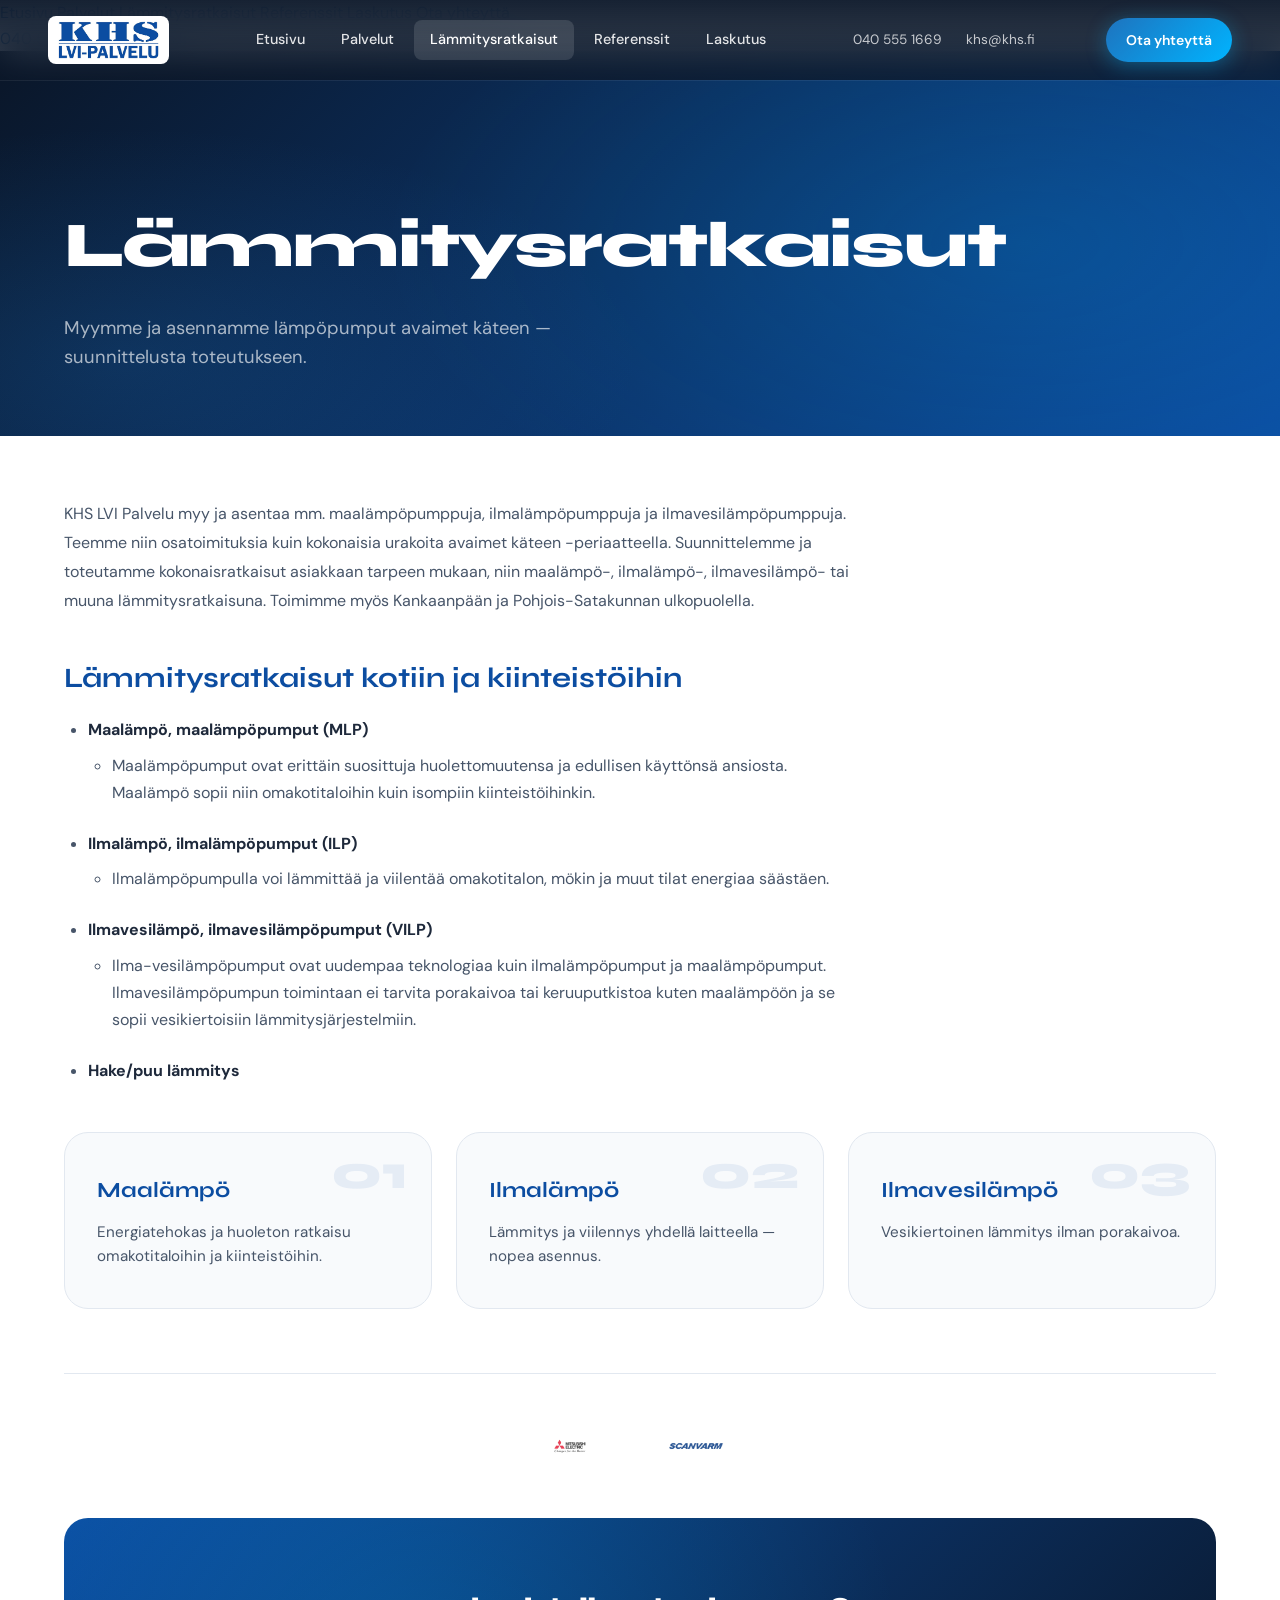
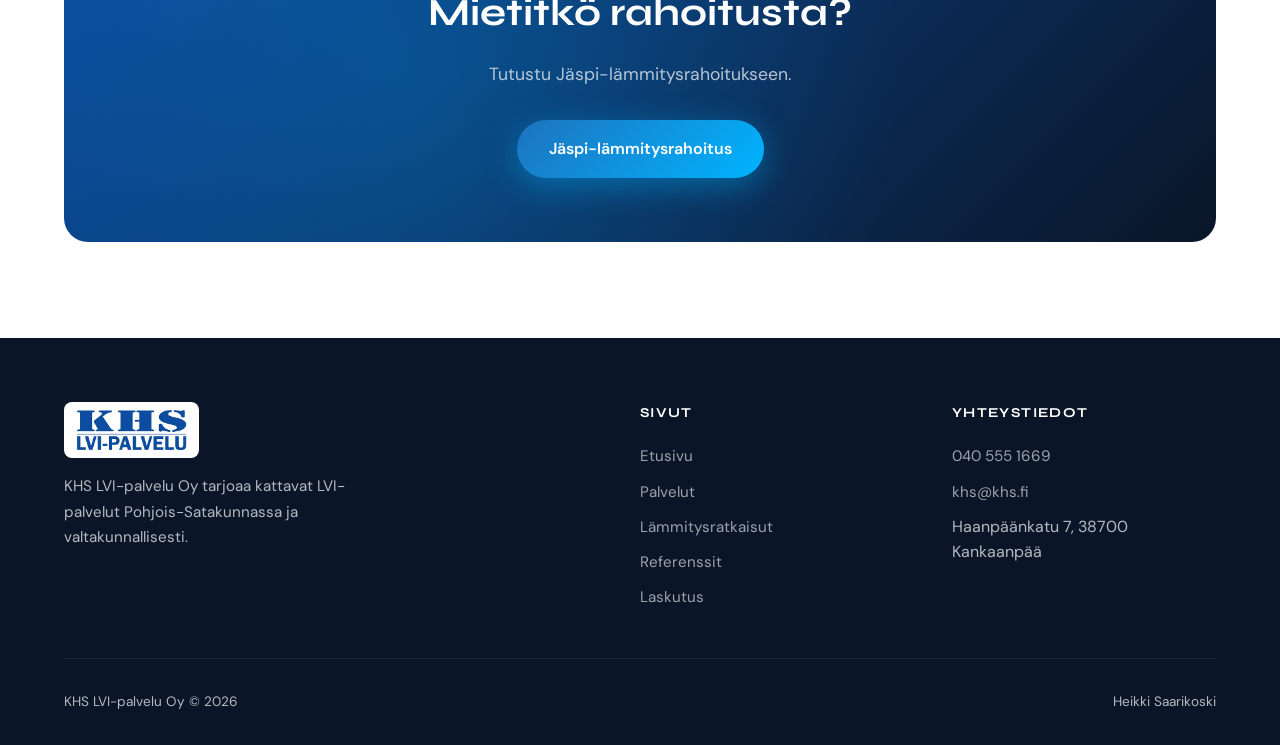
==== lammitysratkaisut.html @ 27356198 "Add modern KHS LVI-Palvelu website with hero animations and full content from khs.fi Co-authored-by:" ====
<!DOCTYPE html>
<html lang="fi">
<head>
  <meta charset="UTF-8">
  <meta name="viewport" content="width=device-width, initial-scale=1.0">
  <title>Lämmitysratkaisut — KHS LVI-Palvelu</title>
  <meta name="description" content="Maalämpö, ilmalämpö ja ilmavesilämpö — KHS LVI-Palvelu myy ja asentaa lämpöpumput avaimet käteen.">
  <link rel="preconnect" href="https://fonts.googleapis.com">
  <link rel="preconnect" href="https://fonts.gstatic.com" crossorigin>
  <link href="https://fonts.googleapis.com/css2?family=DM+Sans:ital,opsz,wght@0,9..40,400;0,9..40,500;0,9..40,600;0,9..40,700&family=Syne:wght@600;700;800&display=swap" rel="stylesheet">
  <link rel="stylesheet" href="css/styles.css">
  <link rel="icon" href="assets/KHS_logo_web.png" type="image/png">
</head>
<body>

  <nav class="nav nav--on-hero nav--at-top" aria-label="Päänavigaatio">
    <div class="nav__inner">
      <a href="index.html" class="nav__logo"><img src="assets/KHS_logo_web.png" alt="KHS LVI-Palvelu"></a>
      <ul class="nav__links">
        <li><a href="index.html">Etusivu</a></li>
        <li><a href="palvelut.html">Palvelut</a></li>
        <li><a href="lammitysratkaisut.html" class="active">Lämmitysratkaisut</a></li>
        <li><a href="referenssit.html">Referenssit</a></li>
        <li><a href="laskutus.html">Laskutus</a></li>
      </ul>
      <div class="nav__contact-bar">
        <a href="tel:+358405551669">040 555 1669</a>
        <a href="mailto:khs@khs.fi">khs@khs.fi</a>
      </div>
      <a href="yhteystiedot.html" class="nav__cta">Ota yhteyttä</a>
      <button class="nav__toggle" aria-label="Avaa valikko" aria-expanded="false"><span></span><span></span><span></span></button>
    </div>
  </nav>

  <div class="nav__mobile" aria-hidden="true">
    <a href="index.html">Etusivu</a>
    <a href="palvelut.html">Palvelut</a>
    <a href="lammitysratkaisut.html">Lämmitysratkaisut</a>
    <a href="referenssit.html">Referenssit</a>
    <a href="laskutus.html">Laskutus</a>
    <a href="yhteystiedot.html">Ota yhteyttä</a>
    <div class="nav__mobile-contact">
      <a href="tel:+358405551669">040 555 1669</a>
      <a href="mailto:khs@khs.fi">khs@khs.fi</a>
    </div>
  </div>

  <header class="page-hero">
    <div class="container">
      <h1>Lämmitysratkaisut</h1>
      <p>Myymme ja asennamme lämpöpumput avaimet käteen — suunnittelusta toteutukseen.</p>
    </div>
  </header>

  <main class="content-page">
    <div class="container">
      <div class="prose reveal">
        <p>KHS LVI Palvelu myy ja asentaa mm. maalämpöpumppuja, ilmalämpöpumppuja ja ilmavesilämpöpumppuja. Teemme niin osatoimituksia kuin kokonaisia urakoita avaimet käteen -periaatteella. Suunnittelemme ja toteutamme kokonaisratkaisut asiakkaan tarpeen mukaan, niin maalämpö-, ilmalämpö-, ilmavesilämpö- tai muuna lämmitysratkaisuna. Toimimme myös Kankaanpään ja Pohjois-Satakunnan ulkopuolella.</p>

        <h2>Lämmitysratkaisut kotiin ja kiinteistöihin</h2>
        <ul>
          <li><strong>Maalämpö, maalämpöpumput (MLP)</strong>
            <ul>
              <li>Maalämpöpumput ovat erittäin suosittuja huolettomuutensa ja edullisen käyttönsä ansiosta. Maalämpö sopii niin omakotitaloihin kuin isompiin kiinteistöihinkin.</li>
            </ul>
          </li>
          <li><strong>Ilmalämpö, ilmalämpöpumput (ILP)</strong>
            <ul>
              <li>Ilmalämpöpumpulla voi lämmittää ja viilentää omakotitalon, mökin ja muut tilat energiaa säästäen.</li>
            </ul>
          </li>
          <li><strong>Ilmavesilämpö, ilmavesilämpöpumput (VILP)</strong>
            <ul>
              <li>Ilma-vesilämpöpumput ovat uudempaa teknologiaa kuin ilmalämpöpumput ja maalämpöpumput. Ilmavesilämpöpumpun toimintaan ei tarvita porakaivoa tai keruuputkistoa kuten maalämpöön ja se sopii vesikiertoisiin lämmitysjärjestelmiin.</li>
            </ul>
          </li>
          <li><strong>Hake/puu lämmitys</strong></li>
        </ul>
      </div>

      <div class="heating-showcase reveal" style="margin-top:3rem; grid-template-columns: repeat(auto-fit, minmax(280px, 1fr));">
        <div class="heating-card" style="background:var(--gray-50); border-color:var(--gray-200);">
          <span class="heating-card__num" style="color:rgba(12,77,161,0.08);">01</span>
          <h3 style="color:var(--blue-brand);">Maalämpö</h3>
          <p style="color:var(--gray-600);">Energiatehokas ja huoleton ratkaisu omakotitaloihin ja kiinteistöihin.</p>
        </div>
        <div class="heating-card" style="background:var(--gray-50); border-color:var(--gray-200);">
          <span class="heating-card__num" style="color:rgba(12,77,161,0.08);">02</span>
          <h3 style="color:var(--blue-brand);">Ilmalämpö</h3>
          <p style="color:var(--gray-600);">Lämmitys ja viilennys yhdellä laitteella — nopea asennus.</p>
        </div>
        <div class="heating-card" style="background:var(--gray-50); border-color:var(--gray-200);">
          <span class="heating-card__num" style="color:rgba(12,77,161,0.08);">03</span>
          <h3 style="color:var(--blue-brand);">Ilmavesilämpö</h3>
          <p style="color:var(--gray-600);">Vesikiertoinen lämmitys ilman porakaivoa.</p>
        </div>
      </div>

      <div class="partners reveal" style="border-top:1px solid var(--gray-200);">
        <img src="assets/mitsubishi-logo.png" alt="Mitsubishi">
        <img src="assets/scanvarm-logo.png" alt="Scanvarm">
      </div>

      <div class="cta-banner reveal" style="margin-top:3rem;">
        <div class="cta-banner__content">
          <h2>Mietitkö rahoitusta?</h2>
          <p>Tutustu Jäspi-lämmitysrahoitukseen.</p>
          <a href="https://jaspi.fi/rahoitus/" target="_blank" rel="noopener" class="btn btn--primary">Jäspi-lämmitysrahoitus</a>
        </div>
      </div>
    </div>
  </main>

  <footer class="footer">
    <div class="container">
      <div class="footer__grid">
        <div class="footer__brand">
          <div class="footer__logo"><img src="assets/KHS_logo_web.png" alt="KHS LVI-Palvelu"></div>
          <p>KHS LVI-palvelu Oy tarjoaa kattavat LVI-palvelut Pohjois-Satakunnassa ja valtakunnallisesti.</p>
        </div>
        <div>
          <h4>Sivut</h4>
          <ul>
            <li><a href="index.html">Etusivu</a></li>
            <li><a href="palvelut.html">Palvelut</a></li>
            <li><a href="lammitysratkaisut.html">Lämmitysratkaisut</a></li>
            <li><a href="referenssit.html">Referenssit</a></li>
            <li><a href="laskutus.html">Laskutus</a></li>
          </ul>
        </div>
        <div>
          <h4>Yhteystiedot</h4>
          <ul>
            <li><a href="tel:+358405551669">040 555 1669</a></li>
            <li><a href="mailto:khs@khs.fi">khs@khs.fi</a></li>
            <li>Haanpäänkatu 7, 38700 Kankaanpää</li>
          </ul>
        </div>
      </div>
      <div class="footer__bottom">
        <span>KHS LVI-palvelu Oy &copy; 2026</span>
        <span>Heikki Saarikoski</span>
      </div>
    </div>
  </footer>

  <script src="js/main.js"></script>
</body>
</html>
---- css/styles.css ----
/* KHS LVI-Palvelu — Modern site styles */

:root {
  --blue-deep: #0a1628;
  --blue-brand: #0c4da1;
  --blue-logo: #004a99;
  --blue-accent: #1e73be;
  --blue-glow: #00b4ff;
  --cyan: #4dd0e1;
  --white: #ffffff;
  --gray-50: #f8fafc;
  --gray-100: #f1f5f9;
  --gray-200: #e2e8f0;
  --gray-400: #94a3b8;
  --gray-600: #475569;
  --gray-800: #1e293b;
  --radius: 16px;
  --radius-lg: 24px;
  --shadow: 0 25px 50px -12px rgba(12, 77, 161, 0.15);
  --shadow-lg: 0 32px 64px -16px rgba(0, 0, 0, 0.25);
  --font-display: 'Syne', system-ui, sans-serif;
  --font-body: 'DM Sans', system-ui, sans-serif;
  --nav-height: 80px;
  --transition: 0.4s cubic-bezier(0.16, 1, 0.3, 1);
}

*, *::before, *::after { box-sizing: border-box; margin: 0; padding: 0; }

html {
  scroll-behavior: smooth;
  font-size: 16px;
}

body {
  font-family: var(--font-body);
  color: var(--gray-800);
  background: var(--white);
  line-height: 1.6;
  overflow-x: hidden;
}

body.loading { overflow: hidden; }

img { max-width: 100%; height: auto; display: block; }
a { color: var(--blue-accent); text-decoration: none; transition: color 0.2s; }
a:hover { color: var(--blue-brand); }

/* ─── Preloader ─── */
.preloader {
  position: fixed;
  inset: 0;
  z-index: 10000;
  background: var(--blue-deep);
  display: flex;
  flex-direction: column;
  align-items: center;
  justify-content: center;
  gap: 2rem;
  transition: opacity 0.8s ease, visibility 0.8s ease;
}

.preloader.hidden {
  opacity: 0;
  visibility: hidden;
  pointer-events: none;
}

.preloader__logo {
  width: min(280px, 70vw);
  opacity: 0;
  transform: scale(0.8);
  animation: logoReveal 1.2s var(--transition) 0.2s forwards;
  filter: drop-shadow(0 0 40px rgba(0, 180, 255, 0.4));
}

.preloader__bar {
  width: 200px;
  height: 2px;
  background: rgba(255,255,255,0.1);
  border-radius: 2px;
  overflow: hidden;
}

.preloader__progress {
  height: 100%;
  width: 0;
  background: linear-gradient(90deg, var(--blue-accent), var(--blue-glow));
  border-radius: 2px;
  animation: loadBar 1.8s ease-in-out forwards;
}

.preloader__text {
  font-family: var(--font-display);
  font-size: 0.75rem;
  letter-spacing: 0.3em;
  text-transform: uppercase;
  color: rgba(255,255,255,0.4);
}

@keyframes logoReveal {
  to { opacity: 1; transform: scale(1); }
}

@keyframes loadBar {
  to { width: 100%; }
}

/* ─── Navigation ─── */
.nav {
  position: fixed;
  top: 0;
  left: 0;
  right: 0;
  z-index: 1000;
  height: var(--nav-height);
  display: flex;
  align-items: center;
  padding: 0 clamp(1rem, 4vw, 3rem);
  transition: background 0.4s ease, backdrop-filter 0.4s ease, box-shadow 0.4s ease;
}

/* Tumma lasipinta hero-osion päällä (myös sivun yläreuna) */
.nav--on-hero {
  background: rgba(10, 22, 40, 0.82);
  backdrop-filter: blur(18px);
  -webkit-backdrop-filter: blur(18px);
  box-shadow: 0 1px 0 rgba(255, 255, 255, 0.07);
}

.nav--on-hero.nav--at-top {
  background: linear-gradient(
    180deg,
    rgba(10, 22, 40, 0.95) 0%,
    rgba(10, 22, 40, 0.78) 100%
  );
}

/* Kiinteä vaalea palkki kun hero on vieritetty ohi */
.nav--solid {
  background: rgba(255, 255, 255, 0.97);
  backdrop-filter: blur(20px);
  -webkit-backdrop-filter: blur(20px);
  box-shadow: 0 1px 0 var(--gray-200);
}

.nav__inner {
  width: 100%;
  max-width: 1400px;
  margin: 0 auto;
  display: flex;
  align-items: center;
  justify-content: space-between;
  gap: 2rem;
}

.nav__logo img {
  height: 48px;
  width: auto;
  transition: transform 0.3s;
  background: var(--white);
  padding: 4px 10px;
  border-radius: 8px;
}

.nav__logo:hover img { transform: scale(1.03); }

.nav__links {
  display: flex;
  align-items: center;
  gap: 0.25rem;
  list-style: none;
}

.nav__links a {
  display: block;
  padding: 0.5rem 1rem;
  font-size: 0.9rem;
  font-weight: 500;
  border-radius: 8px;
  transition: color 0.2s, background 0.2s;
}

/* Tumma tausta (hero) */
.nav--on-hero .nav__links a { color: rgba(255, 255, 255, 0.88); }
.nav--on-hero .nav__links a:hover,
.nav--on-hero .nav__links a.active {
  color: var(--white);
  background: rgba(255, 255, 255, 0.12);
}

/* Vaalea tausta (sisältö) */
.nav--solid .nav__links a { color: var(--gray-600); }
.nav--solid .nav__links a:hover,
.nav--solid .nav__links a.active {
  color: var(--blue-brand);
  background: var(--gray-100);
}

.nav__cta {
  display: inline-flex;
  align-items: center;
  gap: 0.5rem;
  padding: 0.65rem 1.25rem;
  background: linear-gradient(135deg, var(--blue-accent), var(--blue-glow));
  color: var(--white) !important;
  font-weight: 600;
  font-size: 0.875rem;
  border-radius: 100px;
  box-shadow: 0 4px 20px rgba(0, 180, 255, 0.35);
  transition: transform 0.2s, box-shadow 0.2s;
}

.nav__cta:hover {
  transform: translateY(-2px);
  box-shadow: 0 8px 30px rgba(0, 180, 255, 0.5);
  color: var(--white) !important;
}

.nav__toggle {
  display: none;
  background: none;
  border: none;
  cursor: pointer;
  padding: 0.5rem;
}

.nav__toggle span {
  display: block;
  width: 24px;
  height: 2px;
  background: currentColor;
  margin: 5px 0;
  transition: 0.3s;
}

.nav--on-hero .nav__toggle { color: var(--white); }
.nav--solid .nav__toggle { color: var(--gray-800); }

.nav__contact-bar {
  display: flex;
  gap: 1.5rem;
  font-size: 0.85rem;
}

.nav__contact-bar a {
  display: flex;
  align-items: center;
  gap: 0.4rem;
  transition: color 0.2s;
}

.nav--on-hero .nav__contact-bar a { color: rgba(255, 255, 255, 0.75); }
.nav--solid .nav__contact-bar a { color: var(--gray-600); }

/* ─── Hero ─── */
.hero {
  position: relative;
  min-height: 100vh;
  min-height: 100dvh;
  display: flex;
  align-items: center;
  justify-content: center;
  overflow: hidden;
  background: var(--blue-deep);
}

.hero__canvas {
  position: absolute;
  inset: 0;
  width: 100%;
  height: 100%;
}

.hero__gradient {
  position: absolute;
  inset: 0;
  background:
    radial-gradient(ellipse 80% 60% at 20% 80%, rgba(12, 77, 161, 0.5) 0%, transparent 60%),
    radial-gradient(ellipse 60% 50% at 80% 20%, rgba(0, 180, 255, 0.25) 0%, transparent 50%),
    radial-gradient(ellipse 40% 40% at 50% 50%, rgba(30, 115, 190, 0.15) 0%, transparent 70%);
  animation: gradientShift 12s ease-in-out infinite alternate;
}

@keyframes gradientShift {
  0% { opacity: 0.8; transform: scale(1); }
  100% { opacity: 1; transform: scale(1.05); }
}

.hero__grid {
  position: absolute;
  inset: 0;
  background-image:
    linear-gradient(rgba(255,255,255,0.03) 1px, transparent 1px),
    linear-gradient(90deg, rgba(255,255,255,0.03) 1px, transparent 1px);
  background-size: 60px 60px;
  mask-image: radial-gradient(ellipse 70% 70% at 50% 50%, black 20%, transparent 70%);
}

.hero__content {
  position: relative;
  z-index: 2;
  text-align: center;
  padding: calc(var(--nav-height) + 2rem) clamp(1.5rem, 5vw, 4rem) 4rem;
  max-width: 1000px;
}

.hero__badge {
  display: inline-flex;
  align-items: center;
  gap: 0.5rem;
  padding: 0.5rem 1rem;
  background: rgba(255,255,255,0.08);
  border: 1px solid rgba(255,255,255,0.12);
  border-radius: 100px;
  font-size: 0.8rem;
  color: var(--cyan);
  margin-bottom: 2rem;
  opacity: 0;
  transform: translateY(20px);
  animation: fadeUp 0.8s var(--transition) 2s forwards;
}

.hero__badge::before {
  content: '';
  width: 6px;
  height: 6px;
  background: var(--cyan);
  border-radius: 50%;
  animation: pulse 2s infinite;
}

@keyframes pulse {
  0%, 100% { opacity: 1; transform: scale(1); }
  50% { opacity: 0.5; transform: scale(1.5); }
}

.hero__title {
  font-family: var(--font-display);
  font-size: clamp(2.5rem, 8vw, 5.5rem);
  font-weight: 800;
  color: var(--white);
  line-height: 1.05;
  letter-spacing: -0.03em;
  margin-bottom: 1.5rem;
}

.hero__title .word {
  display: inline-block;
  opacity: 0;
  transform: translateY(60px) rotateX(40deg);
  animation: wordReveal 0.9s var(--transition) forwards;
}

.hero__title .highlight {
  background: linear-gradient(135deg, var(--cyan), var(--blue-glow));
  -webkit-background-clip: text;
  -webkit-text-fill-color: transparent;
  background-clip: text;
}

@keyframes wordReveal {
  to { opacity: 1; transform: translateY(0) rotateX(0); }
}

.hero__subtitle {
  font-size: clamp(1rem, 2.5vw, 1.25rem);
  color: rgba(255,255,255,0.65);
  max-width: 600px;
  margin: 0 auto 2.5rem;
  opacity: 0;
  animation: fadeUp 0.8s var(--transition) 2.4s forwards;
}

@keyframes fadeUp {
  to { opacity: 1; transform: translateY(0); }
}

.hero__actions {
  display: flex;
  flex-wrap: wrap;
  gap: 1rem;
  justify-content: center;
  opacity: 0;
  animation: fadeUp 0.8s var(--transition) 2.6s forwards;
}

.btn {
  display: inline-flex;
  align-items: center;
  gap: 0.5rem;
  padding: 1rem 2rem;
  font-family: var(--font-body);
  font-size: 1rem;
  font-weight: 600;
  border-radius: 100px;
  border: none;
  cursor: pointer;
  transition: all 0.3s;
  text-decoration: none;
}

.btn--primary {
  background: linear-gradient(135deg, var(--blue-accent), var(--blue-glow));
  color: var(--white);
  box-shadow: 0 8px 32px rgba(0, 180, 255, 0.4);
}

.btn--primary:hover {
  transform: translateY(-3px);
  box-shadow: 0 12px 40px rgba(0, 180, 255, 0.55);
  color: var(--white);
}

.btn--ghost {
  background: rgba(255,255,255,0.08);
  color: var(--white);
  border: 1px solid rgba(255,255,255,0.2);
  backdrop-filter: blur(10px);
}

.btn--ghost:hover {
  background: rgba(255,255,255,0.15);
  color: var(--white);
  transform: translateY(-3px);
}

.btn--outline {
  background: transparent;
  color: var(--blue-brand);
  border: 2px solid var(--blue-brand);
}

.btn--outline:hover {
  background: var(--blue-brand);
  color: var(--white);
}

.hero__scroll {
  position: absolute;
  bottom: 2rem;
  left: 50%;
  transform: translateX(-50%);
  display: flex;
  flex-direction: column;
  align-items: center;
  gap: 0.5rem;
  color: rgba(255,255,255,0.4);
  font-size: 0.75rem;
  letter-spacing: 0.15em;
  text-transform: uppercase;
  opacity: 0;
  animation: fadeUp 0.8s ease 3s forwards;
}

.hero__scroll-line {
  width: 1px;
  height: 40px;
  background: linear-gradient(to bottom, var(--blue-glow), transparent);
  animation: scrollBounce 2s ease-in-out infinite;
}

@keyframes scrollBounce {
  0%, 100% { transform: scaleY(1); opacity: 1; }
  50% { transform: scaleY(0.5); opacity: 0.5; }
}

.hero__stats {
  display: flex;
  justify-content: center;
  gap: clamp(2rem, 6vw, 5rem);
  margin-top: 4rem;
  padding-top: 3rem;
  border-top: 1px solid rgba(255,255,255,0.08);
  opacity: 0;
  animation: fadeUp 0.8s var(--transition) 2.8s forwards;
}

.hero__stat-num {
  font-family: var(--font-display);
  font-size: clamp(2rem, 4vw, 3rem);
  font-weight: 800;
  color: var(--white);
  line-height: 1;
}

.hero__stat-num span {
  background: linear-gradient(135deg, var(--cyan), var(--blue-glow));
  -webkit-background-clip: text;
  -webkit-text-fill-color: transparent;
  background-clip: text;
}

.hero__stat-label {
  font-size: 0.85rem;
  color: rgba(255,255,255,0.5);
  margin-top: 0.25rem;
}

/* ─── Sections ─── */
.section {
  padding: clamp(4rem, 10vw, 8rem) clamp(1.5rem, 5vw, 4rem);
}

.section--gray { background: var(--gray-50); }
.section--dark { background: var(--blue-deep); color: var(--white); }

.container {
  max-width: 1200px;
  margin: 0 auto;
}

.section__label {
  font-size: 0.8rem;
  font-weight: 600;
  letter-spacing: 0.2em;
  text-transform: uppercase;
  color: var(--blue-accent);
  margin-bottom: 1rem;
}

.section--dark .section__label { color: var(--cyan); }

.section__title {
  font-family: var(--font-display);
  font-size: clamp(2rem, 4vw, 3rem);
  font-weight: 700;
  line-height: 1.15;
  letter-spacing: -0.02em;
  margin-bottom: 1.5rem;
}

.section__desc {
  font-size: 1.125rem;
  color: var(--gray-600);
  max-width: 640px;
  line-height: 1.7;
}

.section--dark .section__desc { color: rgba(255,255,255,0.6); }

/* Reveal animations */
.reveal {
  opacity: 0;
  transform: translateY(40px);
  transition: opacity 0.8s var(--transition), transform 0.8s var(--transition);
}

.reveal.visible {
  opacity: 1;
  transform: translateY(0);
}

/* ─── About ─── */
.about-grid {
  display: grid;
  grid-template-columns: 1fr 1fr;
  gap: 4rem;
  align-items: center;
}

.about-visual {
  position: relative;
  border-radius: var(--radius-lg);
  overflow: hidden;
  aspect-ratio: 4/3;
  background: linear-gradient(135deg, var(--blue-brand), var(--blue-deep));
}

.about-visual__pattern {
  position: absolute;
  inset: 0;
  opacity: 0.15;
  background-image: url("data:image/svg+xml,%3Csvg width='60' height='60' viewBox='0 0 60 60' xmlns='http://www.w3.org/2000/svg'%3E%3Cg fill='none' fill-rule='evenodd'%3E%3Cg fill='%23ffffff' fill-opacity='1'%3E%3Cpath d='M36 34v-4h-2v4h-4v2h4v4h2v-4h4v-2h-4zm0-30V0h-2v4h-4v2h4v4h2V6h4V4h-4zM6 34v-4H4v4H0v2h4v4h2v-4h4v-2H6zM6 4V0H4v4H0v2h4v4h2V6h4V4H6z'/%3E%3C/g%3E%3C/g%3E%3C/svg%3E");
}

.about-visual__content {
  position: absolute;
  inset: 0;
  display: flex;
  flex-direction: column;
  justify-content: flex-end;
  padding: 2rem;
  background: linear-gradient(to top, rgba(0,0,0,0.6), transparent);
}

.about-visual__logo {
  width: 180px;
  background: var(--white);
  padding: 1rem 1.25rem;
  border-radius: 12px;
  margin-bottom: 1rem;
}

.about-visual__tagline {
  font-family: var(--font-display);
  font-size: 1.5rem;
  font-weight: 700;
  color: var(--white);
}

.about-features {
  display: grid;
  gap: 1.5rem;
  margin-top: 2rem;
}

.about-feature {
  display: flex;
  gap: 1rem;
  align-items: flex-start;
}

.about-feature__icon {
  flex-shrink: 0;
  width: 48px;
  height: 48px;
  display: flex;
  align-items: center;
  justify-content: center;
  background: linear-gradient(135deg, rgba(12,77,161,0.1), rgba(0,180,255,0.1));
  border-radius: 12px;
  font-size: 1.25rem;
}

.about-feature h4 {
  font-weight: 600;
  margin-bottom: 0.25rem;
}

.about-feature p {
  font-size: 0.9rem;
  color: var(--gray-600);
}

/* ─── Services cards ─── */
.services-grid {
  display: grid;
  grid-template-columns: repeat(auto-fit, minmax(280px, 1fr));
  gap: 1.5rem;
  margin-top: 3rem;
}

.service-card {
  position: relative;
  padding: 2rem;
  background: var(--white);
  border-radius: var(--radius);
  border: 1px solid var(--gray-200);
  transition: all 0.4s var(--transition);
  overflow: hidden;
}

.service-card::before {
  content: '';
  position: absolute;
  top: 0;
  left: 0;
  right: 0;
  height: 3px;
  background: linear-gradient(90deg, var(--blue-accent), var(--blue-glow));
  transform: scaleX(0);
  transform-origin: left;
  transition: transform 0.4s var(--transition);
}

.service-card:hover {
  transform: translateY(-8px);
  box-shadow: var(--shadow);
  border-color: transparent;
}

.service-card:hover::before { transform: scaleX(1); }

.service-card__icon {
  width: 56px;
  height: 56px;
  display: flex;
  align-items: center;
  justify-content: center;
  background: linear-gradient(135deg, var(--blue-brand), var(--blue-accent));
  border-radius: 14px;
  font-size: 1.5rem;
  margin-bottom: 1.5rem;
  box-shadow: 0 8px 24px rgba(12, 77, 161, 0.25);
}

.service-card h3 {
  font-family: var(--font-display);
  font-size: 1.25rem;
  font-weight: 700;
  margin-bottom: 0.75rem;
}

.service-card p {
  font-size: 0.95rem;
  color: var(--gray-600);
  margin-bottom: 1.25rem;
}

.service-card__link {
  display: inline-flex;
  align-items: center;
  gap: 0.4rem;
  font-weight: 600;
  font-size: 0.9rem;
}

.service-card__link svg {
  transition: transform 0.2s;
}

.service-card:hover .service-card__link svg {
  transform: translateX(4px);
}

/* ─── Heating showcase ─── */
.heating-showcase {
  display: grid;
  grid-template-columns: repeat(3, 1fr);
  gap: 1.5rem;
  margin-top: 3rem;
}

.heating-card {
  position: relative;
  padding: 2.5rem 2rem;
  border-radius: var(--radius-lg);
  background: rgba(255,255,255,0.05);
  border: 1px solid rgba(255,255,255,0.08);
  transition: all 0.4s;
  overflow: hidden;
}

.heating-card:hover {
  background: rgba(255,255,255,0.08);
  border-color: rgba(0, 180, 255, 0.3);
  transform: translateY(-4px);
}

.heating-card__num {
  font-family: var(--font-display);
  font-size: 3rem;
  font-weight: 800;
  color: rgba(255,255,255,0.06);
  position: absolute;
  top: 1rem;
  right: 1.5rem;
  line-height: 1;
}

.heating-card h3 {
  font-family: var(--font-display);
  font-size: 1.35rem;
  font-weight: 700;
  margin-bottom: 0.75rem;
  color: var(--white);
}

.heating-card p {
  font-size: 0.95rem;
  color: rgba(255,255,255,0.55);
  line-height: 1.6;
}

.partners {
  display: flex;
  align-items: center;
  justify-content: center;
  gap: 3rem;
  flex-wrap: wrap;
  margin-top: 4rem;
  padding-top: 3rem;
  border-top: 1px solid rgba(255,255,255,0.08);
}

.partners img {
  height: 48px;
  width: auto;
  opacity: 0.85;
  background: var(--white);
  padding: 8px 16px;
  border-radius: 8px;
  transition: opacity 0.3s;
}

.partners img:hover { opacity: 1; }

/* ─── References ─── */
.refs-timeline {
  margin-top: 3rem;
}

.refs-year {
  margin-bottom: 3rem;
}

.refs-year h3 {
  font-family: var(--font-display);
  font-size: 2rem;
  font-weight: 800;
  color: var(--blue-brand);
  margin-bottom: 1.5rem;
  display: flex;
  align-items: center;
  gap: 1rem;
}

.refs-year h3::after {
  content: '';
  flex: 1;
  height: 1px;
  background: var(--gray-200);
}

.refs-list {
  display: grid;
  gap: 1rem;
  list-style: none;
}

.refs-item {
  padding: 1.25rem 1.5rem;
  background: var(--white);
  border-radius: var(--radius);
  border: 1px solid var(--gray-200);
  transition: all 0.3s;
}

.refs-item:hover {
  border-color: var(--blue-accent);
  box-shadow: var(--shadow);
}

.refs-item strong {
  display: block;
  font-weight: 600;
  margin-bottom: 0.25rem;
}

.refs-item span {
  font-size: 0.9rem;
  color: var(--gray-600);
}

.refs-sub {
  list-style: none;
  margin-top: 0.5rem;
  padding-left: 1rem;
  border-left: 2px solid var(--blue-accent);
}

.refs-sub li {
  font-size: 0.85rem;
  color: var(--gray-600);
  padding: 0.15rem 0;
}

/* ─── Contact ─── */
.contact-grid {
  display: grid;
  grid-template-columns: 1fr 1.2fr;
  gap: 4rem;
  align-items: start;
}

.contact-info {
  display: grid;
  gap: 1.5rem;
}

.contact-card {
  padding: 1.5rem;
  background: var(--gray-50);
  border-radius: var(--radius);
  border: 1px solid var(--gray-200);
  transition: all 0.3s;
}

.contact-card:hover {
  border-color: var(--blue-accent);
  box-shadow: var(--shadow);
}

.contact-card__label {
  font-size: 0.75rem;
  font-weight: 600;
  text-transform: uppercase;
  letter-spacing: 0.1em;
  color: var(--gray-400);
  margin-bottom: 0.5rem;
}

.contact-card a,
.contact-card p {
  font-size: 1.05rem;
  color: var(--gray-800);
  font-weight: 500;
}

.contact-form {
  background: var(--white);
  padding: 2.5rem;
  border-radius: var(--radius-lg);
  box-shadow: var(--shadow-lg);
  border: 1px solid var(--gray-200);
}

.contact-form h3 {
  font-family: var(--font-display);
  font-size: 1.5rem;
  font-weight: 700;
  margin-bottom: 1.5rem;
}

.form-group {
  margin-bottom: 1.25rem;
}

.form-group label {
  display: block;
  font-size: 0.875rem;
  font-weight: 500;
  margin-bottom: 0.5rem;
  color: var(--gray-600);
}

.form-group input,
.form-group textarea {
  width: 100%;
  padding: 0.875rem 1rem;
  font-family: var(--font-body);
  font-size: 1rem;
  border: 1px solid var(--gray-200);
  border-radius: 10px;
  background: var(--gray-50);
  transition: all 0.2s;
  color: var(--gray-800);
}

.form-group input:focus,
.form-group textarea:focus {
  outline: none;
  border-color: var(--blue-accent);
  background: var(--white);
  box-shadow: 0 0 0 3px rgba(30, 115, 190, 0.15);
}

.form-group textarea {
  resize: vertical;
  min-height: 140px;
}

/* ─── CTA Banner ─── */
.cta-banner {
  position: relative;
  padding: 4rem;
  border-radius: var(--radius-lg);
  background: linear-gradient(135deg, var(--blue-brand), var(--blue-deep));
  overflow: hidden;
  text-align: center;
}

.cta-banner::before {
  content: '';
  position: absolute;
  inset: 0;
  background: radial-gradient(circle at 30% 50%, rgba(0, 180, 255, 0.2), transparent 60%);
}

.cta-banner__content {
  position: relative;
  z-index: 1;
}

.cta-banner h2 {
  font-family: var(--font-display);
  font-size: clamp(1.75rem, 3vw, 2.5rem);
  font-weight: 700;
  color: var(--white);
  margin-bottom: 1rem;
}

.cta-banner p {
  color: rgba(255,255,255,0.7);
  margin-bottom: 2rem;
  font-size: 1.1rem;
}

/* ─── Page header (subpages) ─── */
.page-hero {
  padding: calc(var(--nav-height) + 4rem) clamp(1.5rem, 5vw, 4rem) 4rem;
  background: linear-gradient(135deg, var(--blue-deep) 0%, var(--blue-brand) 100%);
  position: relative;
  overflow: hidden;
}

.page-hero::before {
  content: '';
  position: absolute;
  inset: 0;
  background:
    radial-gradient(ellipse 50% 80% at 80% 50%, rgba(0, 180, 255, 0.15), transparent),
    radial-gradient(ellipse 40% 60% at 10% 80%, rgba(30, 115, 190, 0.2), transparent);
}

.page-hero .container {
  position: relative;
  z-index: 1;
}

.page-hero h1 {
  font-family: var(--font-display);
  font-size: clamp(2.5rem, 5vw, 4rem);
  font-weight: 800;
  color: var(--white);
  letter-spacing: -0.02em;
  margin-bottom: 1rem;
}

.page-hero p {
  font-size: 1.15rem;
  color: rgba(255,255,255,0.65);
  max-width: 600px;
}

/* ─── Content pages ─── */
.content-page {
  padding: 4rem clamp(1.5rem, 5vw, 4rem) 6rem;
}

.content-page .prose {
  max-width: 800px;
}

.content-page .prose h2 {
  font-family: var(--font-display);
  font-size: 1.75rem;
  font-weight: 700;
  margin: 2.5rem 0 1rem;
  color: var(--blue-brand);
}

.content-page .prose h2:first-child { margin-top: 0; }

.content-page .prose p {
  margin-bottom: 1.25rem;
  line-height: 1.8;
  color: var(--gray-600);
}

.content-page .prose ul {
  margin: 1rem 0 1.5rem 1.5rem;
  color: var(--gray-600);
}

.content-page .prose ul li {
  margin-bottom: 0.5rem;
  line-height: 1.7;
}

.content-page .prose ul ul {
  margin-top: 0.5rem;
  list-style: circle;
}

.content-page .prose strong { color: var(--gray-800); }

.info-box {
  padding: 2rem;
  background: var(--gray-50);
  border-radius: var(--radius);
  border-left: 4px solid var(--blue-accent);
  margin: 2rem 0;
}

.info-box p { margin-bottom: 0.5rem; }
.info-box p:last-child { margin-bottom: 0; }

/* ─── Footer ─── */
.footer {
  background: var(--blue-deep);
  color: rgba(255,255,255,0.7);
  padding: 4rem clamp(1.5rem, 5vw, 4rem) 2rem;
}

.footer__grid {
  display: grid;
  grid-template-columns: 2fr 1fr 1fr;
  gap: 3rem;
  margin-bottom: 3rem;
}

.footer__logo img {
  height: 56px;
  background: var(--white);
  padding: 6px 12px;
  border-radius: 8px;
  margin-bottom: 1rem;
}

.footer__brand p {
  font-size: 0.95rem;
  line-height: 1.7;
  max-width: 320px;
}

.footer h4 {
  font-family: var(--font-display);
  font-size: 0.85rem;
  font-weight: 700;
  text-transform: uppercase;
  letter-spacing: 0.1em;
  color: var(--white);
  margin-bottom: 1.25rem;
}

.footer ul {
  list-style: none;
  display: grid;
  gap: 0.6rem;
}

.footer a {
  color: rgba(255,255,255,0.6);
  font-size: 0.95rem;
  transition: color 0.2s;
}

.footer a:hover { color: var(--cyan); }

.footer__bottom {
  padding-top: 2rem;
  border-top: 1px solid rgba(255,255,255,0.08);
  display: flex;
  justify-content: space-between;
  align-items: center;
  flex-wrap: wrap;
  gap: 1rem;
  font-size: 0.85rem;
}

/* ─── Mobile nav ─── */
@media (max-width: 900px) {
  .nav__links,
  .nav__contact-bar { display: none; }

  .nav__toggle { display: block; }

  .nav__mobile {
    position: fixed;
    inset: 0;
    z-index: 999;
    background: rgba(10, 22, 40, 0.97);
    backdrop-filter: blur(20px);
    display: flex;
    flex-direction: column;
    align-items: center;
    justify-content: center;
    gap: 0.5rem;
    opacity: 0;
    visibility: hidden;
    transition: all 0.4s;
  }

  .nav__mobile.open {
    opacity: 1;
    visibility: visible;
  }

  .nav__mobile a {
    font-family: var(--font-display);
    font-size: 1.5rem;
    font-weight: 600;
    color: var(--white);
    padding: 0.75rem 2rem;
    border-radius: 8px;
    transition: background 0.2s;
  }

  .nav__mobile a:hover { background: rgba(255,255,255,0.08); }

  .nav__mobile-contact {
    margin-top: 2rem;
    display: flex;
    flex-direction: column;
    align-items: center;
    gap: 0.75rem;
    font-size: 0.95rem;
  }

  .nav__mobile-contact a { color: var(--cyan); font-size: 1rem; }

  .about-grid,
  .contact-grid,
  .heating-showcase,
  .footer__grid {
    grid-template-columns: 1fr;
  }

  .heating-showcase { grid-template-columns: 1fr; }
}

@media (max-width: 600px) {
  .hero__stats { flex-direction: column; gap: 1.5rem; text-align: center; }
  .hero__actions { flex-direction: column; align-items: center; }
  .btn { width: 100%; justify-content: center; max-width: 300px; }
}
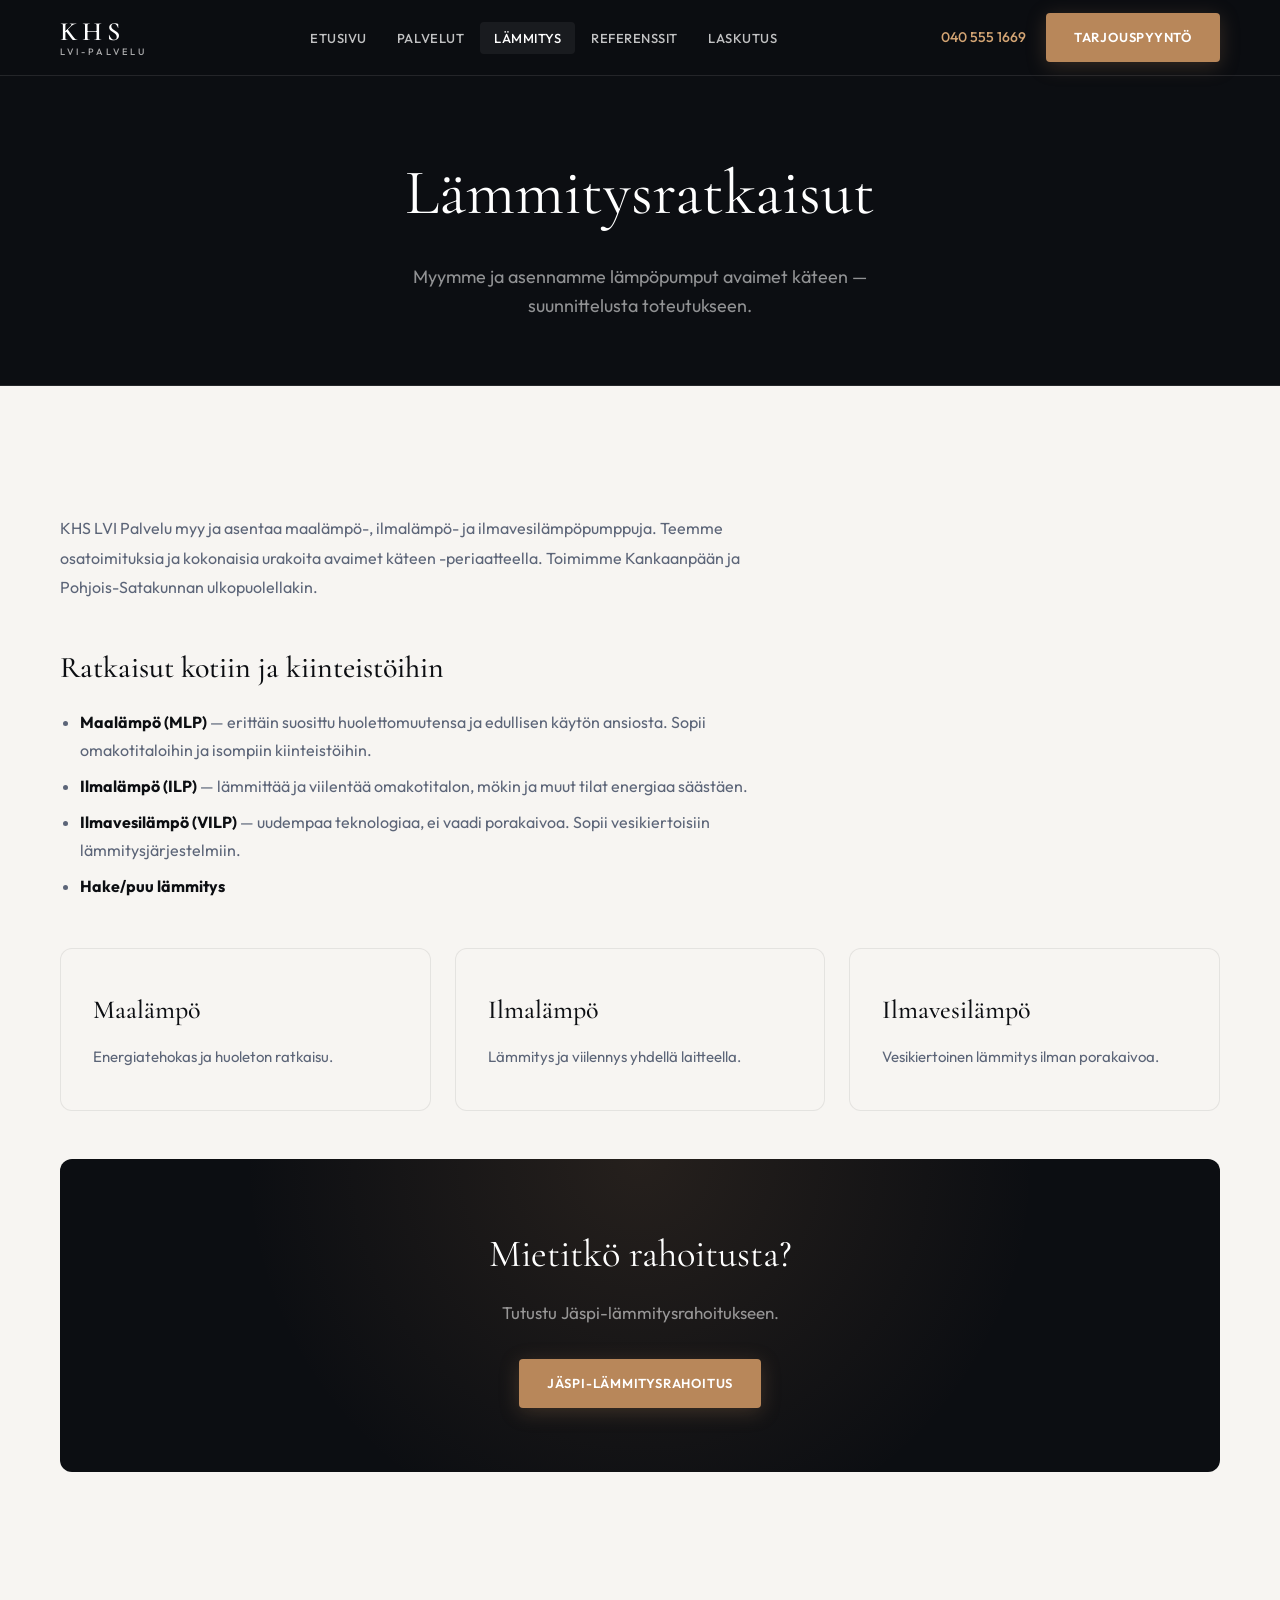
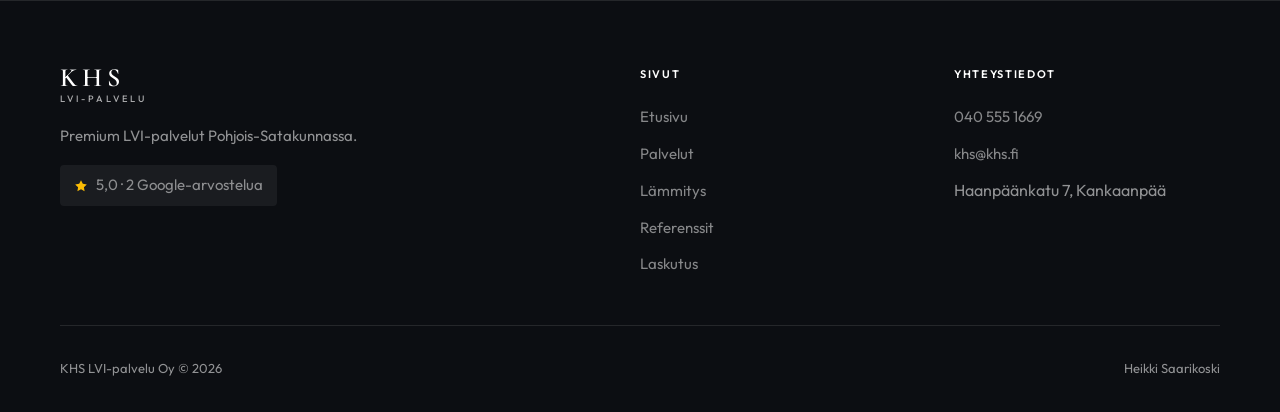
==== commit 520d02d6: "Rebuild site as premium LVI brand without logo images Replace the old design with typography-led sty" ====
--- a/lammitysratkaisut.html
+++ b/lammitysratkaisut.html
@@ -4,45 +4,37 @@
   <meta charset="UTF-8">
   <meta name="viewport" content="width=device-width, initial-scale=1.0">
   <title>Lämmitysratkaisut — KHS LVI-Palvelu</title>
-  <meta name="description" content="Maalämpö, ilmalämpö ja ilmavesilämpö — KHS LVI-Palvelu myy ja asentaa lämpöpumput avaimet käteen.">
+  <meta name="description" content="Maalämpö, ilmalämpö ja ilmavesilämpö — asennukset avaimet käteen Kankaanpäässä.">
   <link rel="preconnect" href="https://fonts.googleapis.com">
   <link rel="preconnect" href="https://fonts.gstatic.com" crossorigin>
-  <link href="https://fonts.googleapis.com/css2?family=DM+Sans:ital,opsz,wght@0,9..40,400;0,9..40,500;0,9..40,600;0,9..40,700&family=Syne:wght@600;700;800&display=swap" rel="stylesheet">
+  <link href="https://fonts.googleapis.com/css2?family=Cormorant+Garamond:ital,wght@0,400;0,500;0,600;1,400&family=Outfit:wght@300;400;500;600;700&display=swap" rel="stylesheet">
   <link rel="stylesheet" href="css/styles.css">
-  <link rel="icon" href="assets/KHS_logo_web.png" type="image/png">
+  <link rel="icon" href="data:image/svg+xml,<svg xmlns='http://www.w3.org/2000/svg' viewBox='0 0 32 32'><rect fill='%230c0e12' width='32' height='32' rx='4'/><text x='16' y='22' font-family='Georgia' font-size='14' fill='%23b8875a' text-anchor='middle'>K</text></svg>">
 </head>
 <body>
 
-  <nav class="nav nav--on-hero nav--at-top" aria-label="Päänavigaatio">
+  <nav class="nav nav--dark" aria-label="Päänavigaatio">
     <div class="nav__inner">
-      <a href="index.html" class="nav__logo"><img src="assets/KHS_logo_web.png" alt="KHS LVI-Palvelu"></a>
+      <a href="index.html" class="wordmark wordmark--light"><span class="wordmark__khs">KHS</span><span class="wordmark__sub">LVI-Palvelu</span></a>
       <ul class="nav__links">
         <li><a href="index.html">Etusivu</a></li>
         <li><a href="palvelut.html">Palvelut</a></li>
-        <li><a href="lammitysratkaisut.html" class="active">Lämmitysratkaisut</a></li>
+        <li><a href="lammitysratkaisut.html" class="active">Lämmitys</a></li>
         <li><a href="referenssit.html">Referenssit</a></li>
         <li><a href="laskutus.html">Laskutus</a></li>
       </ul>
-      <div class="nav__contact-bar">
-        <a href="tel:+358405551669">040 555 1669</a>
-        <a href="mailto:khs@khs.fi">khs@khs.fi</a>
+      <div class="nav__right">
+        <a href="tel:+358405551669" class="nav__phone">040 555 1669</a>
+        <a href="yhteystiedot.html" class="btn btn--primary">Tarjouspyyntö</a>
+        <button class="nav__toggle" aria-label="Avaa valikko" aria-expanded="false"><span></span></button>
       </div>
-      <a href="yhteystiedot.html" class="nav__cta">Ota yhteyttä</a>
-      <button class="nav__toggle" aria-label="Avaa valikko" aria-expanded="false"><span></span><span></span><span></span></button>
     </div>
   </nav>
 
   <div class="nav__mobile" aria-hidden="true">
-    <a href="index.html">Etusivu</a>
-    <a href="palvelut.html">Palvelut</a>
-    <a href="lammitysratkaisut.html">Lämmitysratkaisut</a>
-    <a href="referenssit.html">Referenssit</a>
-    <a href="laskutus.html">Laskutus</a>
-    <a href="yhteystiedot.html">Ota yhteyttä</a>
-    <div class="nav__mobile-contact">
-      <a href="tel:+358405551669">040 555 1669</a>
-      <a href="mailto:khs@khs.fi">khs@khs.fi</a>
-    </div>
+    <a href="index.html">Etusivu</a><a href="palvelut.html">Palvelut</a><a href="lammitysratkaisut.html">Lämmitys</a>
+    <a href="referenssit.html">Referenssit</a><a href="laskutus.html">Laskutus</a><a href="yhteystiedot.html">Yhteystiedot</a>
+    <div class="nav__mobile-contact"><a href="tel:+358405551669">040 555 1669</a></div>
   </div>
 
   <header class="page-hero">
@@ -52,57 +44,34 @@
     </div>
   </header>
 
-  <main class="content-page">
+  <main class="section">
     <div class="container">
       <div class="prose reveal">
-        <p>KHS LVI Palvelu myy ja asentaa mm. maalämpöpumppuja, ilmalämpöpumppuja ja ilmavesilämpöpumppuja. Teemme niin osatoimituksia kuin kokonaisia urakoita avaimet käteen -periaatteella. Suunnittelemme ja toteutamme kokonaisratkaisut asiakkaan tarpeen mukaan, niin maalämpö-, ilmalämpö-, ilmavesilämpö- tai muuna lämmitysratkaisuna. Toimimme myös Kankaanpään ja Pohjois-Satakunnan ulkopuolella.</p>
-
-        <h2>Lämmitysratkaisut kotiin ja kiinteistöihin</h2>
+        <p>KHS LVI Palvelu myy ja asentaa maalämpö-, ilmalämpö- ja ilmavesilämpöpumppuja. Teemme osatoimituksia ja kokonaisia urakoita avaimet käteen -periaatteella. Toimimme Kankaanpään ja Pohjois-Satakunnan ulkopuolellakin.</p>
+        <h2>Ratkaisut kotiin ja kiinteistöihin</h2>
         <ul>
-          <li><strong>Maalämpö, maalämpöpumput (MLP)</strong>
-            <ul>
-              <li>Maalämpöpumput ovat erittäin suosittuja huolettomuutensa ja edullisen käyttönsä ansiosta. Maalämpö sopii niin omakotitaloihin kuin isompiin kiinteistöihinkin.</li>
-            </ul>
-          </li>
-          <li><strong>Ilmalämpö, ilmalämpöpumput (ILP)</strong>
-            <ul>
-              <li>Ilmalämpöpumpulla voi lämmittää ja viilentää omakotitalon, mökin ja muut tilat energiaa säästäen.</li>
-            </ul>
-          </li>
-          <li><strong>Ilmavesilämpö, ilmavesilämpöpumput (VILP)</strong>
-            <ul>
-              <li>Ilma-vesilämpöpumput ovat uudempaa teknologiaa kuin ilmalämpöpumput ja maalämpöpumput. Ilmavesilämpöpumpun toimintaan ei tarvita porakaivoa tai keruuputkistoa kuten maalämpöön ja se sopii vesikiertoisiin lämmitysjärjestelmiin.</li>
-            </ul>
-          </li>
+          <li><strong>Maalämpö (MLP)</strong> — erittäin suosittu huolettomuutensa ja edullisen käytön ansiosta. Sopii omakotitaloihin ja isompiin kiinteistöihin.</li>
+          <li><strong>Ilmalämpö (ILP)</strong> — lämmittää ja viilentää omakotitalon, mökin ja muut tilat energiaa säästäen.</li>
+          <li><strong>Ilmavesilämpö (VILP)</strong> — uudempaa teknologiaa, ei vaadi porakaivoa. Sopii vesikiertoisiin lämmitysjärjestelmiin.</li>
           <li><strong>Hake/puu lämmitys</strong></li>
         </ul>
       </div>
-
-      <div class="heating-showcase reveal" style="margin-top:3rem; grid-template-columns: repeat(auto-fit, minmax(280px, 1fr));">
-        <div class="heating-card" style="background:var(--gray-50); border-color:var(--gray-200);">
-          <span class="heating-card__num" style="color:rgba(12,77,161,0.08);">01</span>
-          <h3 style="color:var(--blue-brand);">Maalämpö</h3>
-          <p style="color:var(--gray-600);">Energiatehokas ja huoleton ratkaisu omakotitaloihin ja kiinteistöihin.</p>
+      <div class="heating-grid reveal" style="margin-top:3rem">
+        <div class="heating-card" style="background:var(--paper);border-color:var(--border)">
+          <h3 style="color:var(--ink)">Maalämpö</h3>
+          <p style="color:var(--slate)">Energiatehokas ja huoleton ratkaisu.</p>
         </div>
-        <div class="heating-card" style="background:var(--gray-50); border-color:var(--gray-200);">
-          <span class="heating-card__num" style="color:rgba(12,77,161,0.08);">02</span>
-          <h3 style="color:var(--blue-brand);">Ilmalämpö</h3>
-          <p style="color:var(--gray-600);">Lämmitys ja viilennys yhdellä laitteella — nopea asennus.</p>
+        <div class="heating-card" style="background:var(--paper);border-color:var(--border)">
+          <h3 style="color:var(--ink)">Ilmalämpö</h3>
+          <p style="color:var(--slate)">Lämmitys ja viilennys yhdellä laitteella.</p>
         </div>
-        <div class="heating-card" style="background:var(--gray-50); border-color:var(--gray-200);">
-          <span class="heating-card__num" style="color:rgba(12,77,161,0.08);">03</span>
-          <h3 style="color:var(--blue-brand);">Ilmavesilämpö</h3>
-          <p style="color:var(--gray-600);">Vesikiertoinen lämmitys ilman porakaivoa.</p>
+        <div class="heating-card" style="background:var(--paper);border-color:var(--border)">
+          <h3 style="color:var(--ink)">Ilmavesilämpö</h3>
+          <p style="color:var(--slate)">Vesikiertoinen lämmitys ilman porakaivoa.</p>
         </div>
       </div>
-
-      <div class="partners reveal" style="border-top:1px solid var(--gray-200);">
-        <img src="assets/mitsubishi-logo.png" alt="Mitsubishi">
-        <img src="assets/scanvarm-logo.png" alt="Scanvarm">
-      </div>
-
-      <div class="cta-banner reveal" style="margin-top:3rem;">
-        <div class="cta-banner__content">
+      <div class="cta reveal" style="margin-top:3rem">
+        <div class="cta__inner">
           <h2>Mietitkö rahoitusta?</h2>
           <p>Tutustu Jäspi-lämmitysrahoitukseen.</p>
           <a href="https://jaspi.fi/rahoitus/" target="_blank" rel="noopener" class="btn btn--primary">Jäspi-lämmitysrahoitus</a>
@@ -115,35 +84,16 @@
     <div class="container">
       <div class="footer__grid">
         <div class="footer__brand">
-          <div class="footer__logo"><img src="assets/KHS_logo_web.png" alt="KHS LVI-Palvelu"></div>
-          <p>KHS LVI-palvelu Oy tarjoaa kattavat LVI-palvelut Pohjois-Satakunnassa ja valtakunnallisesti.</p>
+          <div class="wordmark wordmark--light"><span class="wordmark__khs">KHS</span><span class="wordmark__sub">LVI-Palvelu</span></div>
+          <p>Premium LVI-palvelut Pohjois-Satakunnassa.</p>
+          <a href="https://www.google.com/maps/search/?api=1&query=KHS+LVI-Palvelu+Oy+Kankaanp%C3%A4%C3%A4" target="_blank" rel="noopener" class="footer__rating"><svg viewBox="0 0 24 24" fill="currentColor"><path d="M12 2l3.09 6.26L22 9.27l-5 4.87 1.18 6.88L12 17.77l-6.18 3.25L7 14.14 2 9.27l6.91-1.01L12 2z"/></svg>5,0 · 2 Google-arvostelua</a>
         </div>
-        <div>
-          <h4>Sivut</h4>
-          <ul>
-            <li><a href="index.html">Etusivu</a></li>
-            <li><a href="palvelut.html">Palvelut</a></li>
-            <li><a href="lammitysratkaisut.html">Lämmitysratkaisut</a></li>
-            <li><a href="referenssit.html">Referenssit</a></li>
-            <li><a href="laskutus.html">Laskutus</a></li>
-          </ul>
-        </div>
-        <div>
-          <h4>Yhteystiedot</h4>
-          <ul>
-            <li><a href="tel:+358405551669">040 555 1669</a></li>
-            <li><a href="mailto:khs@khs.fi">khs@khs.fi</a></li>
-            <li>Haanpäänkatu 7, 38700 Kankaanpää</li>
-          </ul>
-        </div>
+        <div><h4>Sivut</h4><ul><li><a href="index.html">Etusivu</a></li><li><a href="palvelut.html">Palvelut</a></li><li><a href="lammitysratkaisut.html">Lämmitys</a></li><li><a href="referenssit.html">Referenssit</a></li><li><a href="laskutus.html">Laskutus</a></li></ul></div>
+        <div><h4>Yhteystiedot</h4><ul><li><a href="tel:+358405551669">040 555 1669</a></li><li><a href="mailto:khs@khs.fi">khs@khs.fi</a></li><li>Haanpäänkatu 7, Kankaanpää</li></ul></div>
       </div>
-      <div class="footer__bottom">
-        <span>KHS LVI-palvelu Oy &copy; 2026</span>
-        <span>Heikki Saarikoski</span>
-      </div>
+      <div class="footer__bottom"><span>KHS LVI-palvelu Oy © 2026</span><span>Heikki Saarikoski</span></div>
     </div>
   </footer>
-
   <script src="js/main.js"></script>
 </body>
 </html>
--- a/css/styles.css
+++ b/css/styles.css
@@ -1,548 +1,637 @@
-/* KHS LVI-Palvelu — Modern site styles */
+/* KHS LVI-Palvelu — Premium */
 
 :root {
-  --blue-deep: #0a1628;
-  --blue-brand: #0c4da1;
-  --blue-logo: #004a99;
-  --blue-accent: #1e73be;
-  --blue-glow: #00b4ff;
-  --cyan: #4dd0e1;
+  --ink: #0c0e12;
+  --ink-soft: #1a1f28;
+  --ink-muted: #2a3140;
+  --paper: #f7f5f2;
+  --paper-warm: #efeae3;
   --white: #ffffff;
-  --gray-50: #f8fafc;
-  --gray-100: #f1f5f9;
-  --gray-200: #e2e8f0;
-  --gray-400: #94a3b8;
-  --gray-600: #475569;
-  --gray-800: #1e293b;
-  --radius: 16px;
-  --radius-lg: 24px;
-  --shadow: 0 25px 50px -12px rgba(12, 77, 161, 0.15);
-  --shadow-lg: 0 32px 64px -16px rgba(0, 0, 0, 0.25);
-  --font-display: 'Syne', system-ui, sans-serif;
-  --font-body: 'DM Sans', system-ui, sans-serif;
-  --nav-height: 80px;
-  --transition: 0.4s cubic-bezier(0.16, 1, 0.3, 1);
+  --copper: #b8875a;
+  --copper-light: #d4a574;
+  --copper-glow: rgba(184, 135, 90, 0.25);
+  --slate: #5c6578;
+  --slate-light: #8b95a8;
+  --border: rgba(12, 14, 18, 0.08);
+  --border-light: rgba(255, 255, 255, 0.1);
+  --google-blue: #4285f4;
+  --google-green: #34a853;
+  --google-yellow: #fbbc04;
+  --google-red: #ea4335;
+  --font-display: 'Cormorant Garamond', Georgia, serif;
+  --font-body: 'Outfit', system-ui, sans-serif;
+  --nav-h: 76px;
+  --radius: 4px;
+  --radius-lg: 12px;
+  --ease: cubic-bezier(0.22, 1, 0.36, 1);
+  --shadow: 0 24px 64px rgba(12, 14, 18, 0.12);
+  --shadow-soft: 0 8px 32px rgba(12, 14, 18, 0.06);
 }
 
 *, *::before, *::after { box-sizing: border-box; margin: 0; padding: 0; }
 
-html {
-  scroll-behavior: smooth;
-  font-size: 16px;
-}
+html { scroll-behavior: smooth; font-size: 16px; }
 
 body {
   font-family: var(--font-body);
-  color: var(--gray-800);
-  background: var(--white);
-  line-height: 1.6;
-  overflow-x: hidden;
-}
-
-body.loading { overflow: hidden; }
+  color: var(--ink);
+  background: var(--paper);
+  line-height: 1.65;
+  -webkit-font-smoothing: antialiased;
+}
 
 img { max-width: 100%; height: auto; display: block; }
-a { color: var(--blue-accent); text-decoration: none; transition: color 0.2s; }
-a:hover { color: var(--blue-brand); }
-
-/* ─── Preloader ─── */
-.preloader {
-  position: fixed;
-  inset: 0;
-  z-index: 10000;
-  background: var(--blue-deep);
+
+a {
+  color: inherit;
+  text-decoration: none;
+  transition: color 0.25s, opacity 0.25s;
+}
+
+.container {
+  width: 100%;
+  max-width: 1240px;
+  margin: 0 auto;
+  padding: 0 clamp(1.25rem, 4vw, 2.5rem);
+}
+
+/* ─── Wordmark (no logo images) ─── */
+.wordmark {
   display: flex;
   flex-direction: column;
-  align-items: center;
-  justify-content: center;
-  gap: 2rem;
-  transition: opacity 0.8s ease, visibility 0.8s ease;
-}
-
-.preloader.hidden {
-  opacity: 0;
-  visibility: hidden;
-  pointer-events: none;
-}
-
-.preloader__logo {
-  width: min(280px, 70vw);
-  opacity: 0;
-  transform: scale(0.8);
-  animation: logoReveal 1.2s var(--transition) 0.2s forwards;
-  filter: drop-shadow(0 0 40px rgba(0, 180, 255, 0.4));
-}
-
-.preloader__bar {
-  width: 200px;
-  height: 2px;
-  background: rgba(255,255,255,0.1);
-  border-radius: 2px;
-  overflow: hidden;
-}
-
-.preloader__progress {
-  height: 100%;
-  width: 0;
-  background: linear-gradient(90deg, var(--blue-accent), var(--blue-glow));
-  border-radius: 2px;
-  animation: loadBar 1.8s ease-in-out forwards;
-}
-
-.preloader__text {
-  font-family: var(--font-display);
-  font-size: 0.75rem;
-  letter-spacing: 0.3em;
+  line-height: 1;
+  gap: 2px;
+}
+
+.wordmark__khs {
+  font-family: var(--font-display);
+  font-size: 1.65rem;
+  font-weight: 600;
+  letter-spacing: 0.18em;
+  color: inherit;
+}
+
+.wordmark__sub {
+  font-size: 0.58rem;
+  font-weight: 500;
+  letter-spacing: 0.32em;
   text-transform: uppercase;
-  color: rgba(255,255,255,0.4);
-}
-
-@keyframes logoReveal {
-  to { opacity: 1; transform: scale(1); }
-}
-
-@keyframes loadBar {
-  to { width: 100%; }
-}
+  opacity: 0.65;
+}
+
+.wordmark--light .wordmark__khs,
+.wordmark--light .wordmark__sub { color: var(--white); }
+
+.wordmark--dark .wordmark__khs { color: var(--ink); }
+.wordmark--dark .wordmark__sub { color: var(--slate); opacity: 1; }
+
+.wordmark--large .wordmark__khs { font-size: clamp(2.5rem, 6vw, 4rem); }
+.wordmark--large .wordmark__sub { font-size: 0.72rem; }
 
 /* ─── Navigation ─── */
 .nav {
   position: fixed;
-  top: 0;
-  left: 0;
-  right: 0;
+  inset: 0 0 auto 0;
   z-index: 1000;
-  height: var(--nav-height);
-  display: flex;
-  align-items: center;
-  padding: 0 clamp(1rem, 4vw, 3rem);
-  transition: background 0.4s ease, backdrop-filter 0.4s ease, box-shadow 0.4s ease;
-}
-
-/* Tumma lasipinta hero-osion päällä (myös sivun yläreuna) */
-.nav--on-hero {
-  background: rgba(10, 22, 40, 0.82);
-  backdrop-filter: blur(18px);
-  -webkit-backdrop-filter: blur(18px);
-  box-shadow: 0 1px 0 rgba(255, 255, 255, 0.07);
-}
-
-.nav--on-hero.nav--at-top {
-  background: linear-gradient(
-    180deg,
-    rgba(10, 22, 40, 0.95) 0%,
-    rgba(10, 22, 40, 0.78) 100%
-  );
-}
-
-/* Kiinteä vaalea palkki kun hero on vieritetty ohi */
-.nav--solid {
-  background: rgba(255, 255, 255, 0.97);
-  backdrop-filter: blur(20px);
-  -webkit-backdrop-filter: blur(20px);
-  box-shadow: 0 1px 0 var(--gray-200);
+  height: var(--nav-h);
+  display: flex;
+  align-items: center;
+  transition: background 0.5s var(--ease), box-shadow 0.5s var(--ease), border-color 0.5s;
+  border-bottom: 1px solid transparent;
+}
+
+.nav--dark {
+  background: rgba(12, 14, 18, 0.92);
+  backdrop-filter: blur(16px);
+  border-bottom-color: var(--border-light);
+}
+
+.nav--light {
+  background: rgba(247, 245, 242, 0.94);
+  backdrop-filter: blur(16px);
+  border-bottom-color: var(--border);
+  box-shadow: var(--shadow-soft);
 }
 
 .nav__inner {
   width: 100%;
-  max-width: 1400px;
+  max-width: 1240px;
   margin: 0 auto;
+  padding: 0 clamp(1.25rem, 4vw, 2.5rem);
   display: flex;
   align-items: center;
   justify-content: space-between;
   gap: 2rem;
 }
 
-.nav__logo img {
-  height: 48px;
-  width: auto;
-  transition: transform 0.3s;
-  background: var(--white);
-  padding: 4px 10px;
-  border-radius: 8px;
-}
-
-.nav__logo:hover img { transform: scale(1.03); }
-
 .nav__links {
   display: flex;
   align-items: center;
-  gap: 0.25rem;
+  gap: 0.125rem;
   list-style: none;
 }
 
 .nav__links a {
-  display: block;
-  padding: 0.5rem 1rem;
-  font-size: 0.9rem;
-  font-weight: 500;
-  border-radius: 8px;
-  transition: color 0.2s, background 0.2s;
-}
-
-/* Tumma tausta (hero) */
-.nav--on-hero .nav__links a { color: rgba(255, 255, 255, 0.88); }
-.nav--on-hero .nav__links a:hover,
-.nav--on-hero .nav__links a.active {
+  padding: 0.5rem 0.875rem;
+  font-size: 0.8125rem;
+  font-weight: 500;
+  letter-spacing: 0.04em;
+  text-transform: uppercase;
+  border-radius: var(--radius);
+  transition: background 0.2s, color 0.2s;
+}
+
+.nav--dark .nav__links a { color: rgba(255,255,255,0.75); }
+.nav--dark .nav__links a:hover,
+.nav--dark .nav__links a.active { color: var(--white); background: rgba(255,255,255,0.06); }
+
+.nav--light .nav__links a { color: var(--slate); }
+.nav--light .nav__links a:hover,
+.nav--light .nav__links a.active { color: var(--ink); background: rgba(12,14,18,0.05); }
+
+.nav__right {
+  display: flex;
+  align-items: center;
+  gap: 1.25rem;
+}
+
+.nav__phone {
+  font-size: 0.875rem;
+  font-weight: 500;
+  white-space: nowrap;
+}
+
+.nav--dark .nav__phone { color: var(--copper-light); }
+.nav--light .nav__phone { color: var(--ink); }
+
+.btn {
+  display: inline-flex;
+  align-items: center;
+  justify-content: center;
+  gap: 0.5rem;
+  padding: 0.875rem 1.75rem;
+  font-family: var(--font-body);
+  font-size: 0.8125rem;
+  font-weight: 600;
+  letter-spacing: 0.06em;
+  text-transform: uppercase;
+  border: none;
+  border-radius: var(--radius);
+  cursor: pointer;
+  transition: transform 0.25s, box-shadow 0.25s, background 0.25s;
+}
+
+.btn--primary {
+  background: var(--copper);
   color: var(--white);
-  background: rgba(255, 255, 255, 0.12);
-}
-
-/* Vaalea tausta (sisältö) */
-.nav--solid .nav__links a { color: var(--gray-600); }
-.nav--solid .nav__links a:hover,
-.nav--solid .nav__links a.active {
-  color: var(--blue-brand);
-  background: var(--gray-100);
-}
-
-.nav__cta {
-  display: inline-flex;
-  align-items: center;
-  gap: 0.5rem;
-  padding: 0.65rem 1.25rem;
-  background: linear-gradient(135deg, var(--blue-accent), var(--blue-glow));
-  color: var(--white) !important;
-  font-weight: 600;
-  font-size: 0.875rem;
-  border-radius: 100px;
-  box-shadow: 0 4px 20px rgba(0, 180, 255, 0.35);
-  transition: transform 0.2s, box-shadow 0.2s;
-}
-
-.nav__cta:hover {
+  box-shadow: 0 4px 20px var(--copper-glow);
+}
+
+.btn--primary:hover {
+  background: var(--copper-light);
   transform: translateY(-2px);
-  box-shadow: 0 8px 30px rgba(0, 180, 255, 0.5);
-  color: var(--white) !important;
-}
+  box-shadow: 0 8px 28px var(--copper-glow);
+}
+
+.btn--outline {
+  background: transparent;
+  color: var(--white);
+  border: 1px solid rgba(255,255,255,0.25);
+}
+
+.btn--outline:hover {
+  background: rgba(255,255,255,0.06);
+  border-color: rgba(255,255,255,0.4);
+}
+
+.btn--dark {
+  background: var(--ink);
+  color: var(--white);
+}
+
+.btn--dark:hover { background: var(--ink-soft); transform: translateY(-2px); }
 
 .nav__toggle {
   display: none;
   background: none;
   border: none;
+  width: 28px;
+  height: 20px;
+  position: relative;
   cursor: pointer;
-  padding: 0.5rem;
-}
-
-.nav__toggle span {
-  display: block;
-  width: 24px;
+}
+
+.nav__toggle span,
+.nav__toggle::before,
+.nav__toggle::after {
+  position: absolute;
+  left: 0;
+  width: 100%;
   height: 2px;
   background: currentColor;
-  margin: 5px 0;
   transition: 0.3s;
 }
 
-.nav--on-hero .nav__toggle { color: var(--white); }
-.nav--solid .nav__toggle { color: var(--gray-800); }
-
-.nav__contact-bar {
-  display: flex;
-  gap: 1.5rem;
-  font-size: 0.85rem;
-}
-
-.nav__contact-bar a {
-  display: flex;
-  align-items: center;
-  gap: 0.4rem;
-  transition: color 0.2s;
-}
-
-.nav--on-hero .nav__contact-bar a { color: rgba(255, 255, 255, 0.75); }
-.nav--solid .nav__contact-bar a { color: var(--gray-600); }
+.nav__toggle span { top: 50%; transform: translateY(-50%); }
+.nav__toggle::before { content: ''; top: 0; }
+.nav__toggle::after { content: ''; bottom: 0; }
+
+.nav--dark .nav__toggle { color: var(--white); }
+.nav--light .nav__toggle { color: var(--ink); }
+
+.nav__mobile {
+  position: fixed;
+  inset: 0;
+  z-index: 999;
+  background: var(--ink);
+  display: flex;
+  flex-direction: column;
+  align-items: center;
+  justify-content: center;
+  gap: 0.25rem;
+  opacity: 0;
+  visibility: hidden;
+  transition: 0.4s var(--ease);
+}
+
+.nav__mobile.open { opacity: 1; visibility: visible; }
+
+.nav__mobile a {
+  font-family: var(--font-display);
+  font-size: 2rem;
+  color: var(--white);
+  padding: 0.5rem 1.5rem;
+}
+
+.nav__mobile-contact {
+  margin-top: 2rem;
+  text-align: center;
+}
+
+.nav__mobile-contact a {
+  font-family: var(--font-body);
+  font-size: 1rem;
+  color: var(--copper-light);
+}
 
 /* ─── Hero ─── */
 .hero {
   position: relative;
   min-height: 100vh;
   min-height: 100dvh;
-  display: flex;
-  align-items: center;
-  justify-content: center;
+  display: grid;
+  align-items: center;
+  justify-items: center;
+  background: var(--ink);
   overflow: hidden;
-  background: var(--blue-deep);
-}
-
-.hero__canvas {
-  position: absolute;
-  inset: 0;
-  width: 100%;
-  height: 100%;
-}
-
-.hero__gradient {
+}
+
+.hero__bg {
   position: absolute;
   inset: 0;
   background:
-    radial-gradient(ellipse 80% 60% at 20% 80%, rgba(12, 77, 161, 0.5) 0%, transparent 60%),
-    radial-gradient(ellipse 60% 50% at 80% 20%, rgba(0, 180, 255, 0.25) 0%, transparent 50%),
-    radial-gradient(ellipse 40% 40% at 50% 50%, rgba(30, 115, 190, 0.15) 0%, transparent 70%);
-  animation: gradientShift 12s ease-in-out infinite alternate;
-}
-
-@keyframes gradientShift {
-  0% { opacity: 0.8; transform: scale(1); }
-  100% { opacity: 1; transform: scale(1.05); }
+    linear-gradient(135deg, rgba(184,135,90,0.08) 0%, transparent 50%),
+    linear-gradient(180deg, transparent 40%, rgba(12,14,18,0.95) 100%),
+    radial-gradient(ellipse 80% 60% at 70% 20%, rgba(45,106,122,0.15), transparent),
+    var(--ink);
 }
 
 .hero__grid {
   position: absolute;
   inset: 0;
+  opacity: 0.04;
   background-image:
-    linear-gradient(rgba(255,255,255,0.03) 1px, transparent 1px),
-    linear-gradient(90deg, rgba(255,255,255,0.03) 1px, transparent 1px);
-  background-size: 60px 60px;
-  mask-image: radial-gradient(ellipse 70% 70% at 50% 50%, black 20%, transparent 70%);
+    linear-gradient(rgba(255,255,255,0.5) 1px, transparent 1px),
+    linear-gradient(90deg, rgba(255,255,255,0.5) 1px, transparent 1px);
+  background-size: 80px 80px;
+}
+
+.hero__line {
+  position: absolute;
+  top: 50%;
+  left: 50%;
+  width: min(70%, 600px);
+  height: 1px;
+  background: linear-gradient(90deg, transparent, var(--copper), transparent);
+  transform: translate(-50%, -50%) rotate(-8deg);
+  opacity: 0.35;
 }
 
 .hero__content {
   position: relative;
   z-index: 2;
+  padding: calc(var(--nav-h) + 2rem) clamp(1.25rem, 4vw, 2.5rem) 3rem;
+  max-width: 900px;
+  margin: 0 auto;
+  width: 100%;
   text-align: center;
-  padding: calc(var(--nav-height) + 2rem) clamp(1.5rem, 5vw, 4rem) 4rem;
-  max-width: 1000px;
-}
-
-.hero__badge {
+}
+
+.hero__eyebrow {
   display: inline-flex;
   align-items: center;
-  gap: 0.5rem;
-  padding: 0.5rem 1rem;
-  background: rgba(255,255,255,0.08);
-  border: 1px solid rgba(255,255,255,0.12);
-  border-radius: 100px;
-  font-size: 0.8rem;
-  color: var(--cyan);
+  gap: 0.75rem;
+  font-size: 0.75rem;
+  font-weight: 500;
+  letter-spacing: 0.2em;
+  text-transform: uppercase;
+  color: var(--copper-light);
   margin-bottom: 2rem;
-  opacity: 0;
-  transform: translateY(20px);
-  animation: fadeUp 0.8s var(--transition) 2s forwards;
-}
-
-.hero__badge::before {
+}
+
+.hero__eyebrow::before,
+.hero__eyebrow::after {
   content: '';
-  width: 6px;
-  height: 6px;
-  background: var(--cyan);
-  border-radius: 50%;
-  animation: pulse 2s infinite;
-}
-
-@keyframes pulse {
-  0%, 100% { opacity: 1; transform: scale(1); }
-  50% { opacity: 0.5; transform: scale(1.5); }
+  width: 32px;
+  height: 1px;
+  background: var(--copper);
 }
 
 .hero__title {
   font-family: var(--font-display);
-  font-size: clamp(2.5rem, 8vw, 5.5rem);
-  font-weight: 800;
+  font-size: clamp(3rem, 8vw, 5.5rem);
+  font-weight: 400;
+  line-height: 1.05;
   color: var(--white);
-  line-height: 1.05;
-  letter-spacing: -0.03em;
-  margin-bottom: 1.5rem;
-}
-
-.hero__title .word {
-  display: inline-block;
-  opacity: 0;
-  transform: translateY(60px) rotateX(40deg);
-  animation: wordReveal 0.9s var(--transition) forwards;
-}
-
-.hero__title .highlight {
-  background: linear-gradient(135deg, var(--cyan), var(--blue-glow));
-  -webkit-background-clip: text;
-  -webkit-text-fill-color: transparent;
-  background-clip: text;
-}
-
-@keyframes wordReveal {
-  to { opacity: 1; transform: translateY(0) rotateX(0); }
-}
-
-.hero__subtitle {
-  font-size: clamp(1rem, 2.5vw, 1.25rem);
-  color: rgba(255,255,255,0.65);
-  max-width: 600px;
+  max-width: 900px;
+  margin: 0 auto 1.75rem;
+}
+
+.hero__title em {
+  font-style: italic;
+  color: var(--copper-light);
+}
+
+.hero__lead {
+  font-size: clamp(1rem, 2vw, 1.2rem);
+  color: rgba(255,255,255,0.6);
+  max-width: 540px;
+  line-height: 1.75;
   margin: 0 auto 2.5rem;
-  opacity: 0;
-  animation: fadeUp 0.8s var(--transition) 2.4s forwards;
-}
-
-@keyframes fadeUp {
-  to { opacity: 1; transform: translateY(0); }
 }
 
 .hero__actions {
   display: flex;
   flex-wrap: wrap;
   gap: 1rem;
+  margin-bottom: 4rem;
   justify-content: center;
-  opacity: 0;
-  animation: fadeUp 0.8s var(--transition) 2.6s forwards;
-}
-
-.btn {
-  display: inline-flex;
-  align-items: center;
-  gap: 0.5rem;
-  padding: 1rem 2rem;
-  font-family: var(--font-body);
-  font-size: 1rem;
-  font-weight: 600;
-  border-radius: 100px;
-  border: none;
-  cursor: pointer;
-  transition: all 0.3s;
-  text-decoration: none;
-}
-
-.btn--primary {
-  background: linear-gradient(135deg, var(--blue-accent), var(--blue-glow));
-  color: var(--white);
-  box-shadow: 0 8px 32px rgba(0, 180, 255, 0.4);
-}
-
-.btn--primary:hover {
-  transform: translateY(-3px);
-  box-shadow: 0 12px 40px rgba(0, 180, 255, 0.55);
-  color: var(--white);
-}
-
-.btn--ghost {
-  background: rgba(255,255,255,0.08);
-  color: var(--white);
-  border: 1px solid rgba(255,255,255,0.2);
-  backdrop-filter: blur(10px);
-}
-
-.btn--ghost:hover {
-  background: rgba(255,255,255,0.15);
-  color: var(--white);
-  transform: translateY(-3px);
-}
-
-.btn--outline {
-  background: transparent;
-  color: var(--blue-brand);
-  border: 2px solid var(--blue-brand);
-}
-
-.btn--outline:hover {
-  background: var(--blue-brand);
-  color: var(--white);
-}
-
-.hero__scroll {
-  position: absolute;
-  bottom: 2rem;
-  left: 50%;
-  transform: translateX(-50%);
-  display: flex;
-  flex-direction: column;
-  align-items: center;
-  gap: 0.5rem;
-  color: rgba(255,255,255,0.4);
-  font-size: 0.75rem;
-  letter-spacing: 0.15em;
-  text-transform: uppercase;
-  opacity: 0;
-  animation: fadeUp 0.8s ease 3s forwards;
-}
-
-.hero__scroll-line {
-  width: 1px;
-  height: 40px;
-  background: linear-gradient(to bottom, var(--blue-glow), transparent);
-  animation: scrollBounce 2s ease-in-out infinite;
-}
-
-@keyframes scrollBounce {
-  0%, 100% { transform: scaleY(1); opacity: 1; }
-  50% { transform: scaleY(0.5); opacity: 0.5; }
-}
-
-.hero__stats {
-  display: flex;
+}
+
+.hero__metrics {
+  display: flex;
+  flex-wrap: wrap;
+  gap: clamp(2rem, 5vw, 4rem);
+  padding-top: 2.5rem;
+  border-top: 1px solid var(--border-light);
   justify-content: center;
-  gap: clamp(2rem, 6vw, 5rem);
-  margin-top: 4rem;
-  padding-top: 3rem;
-  border-top: 1px solid rgba(255,255,255,0.08);
-  opacity: 0;
-  animation: fadeUp 0.8s var(--transition) 2.8s forwards;
-}
-
-.hero__stat-num {
-  font-family: var(--font-display);
-  font-size: clamp(2rem, 4vw, 3rem);
-  font-weight: 800;
+}
+
+.hero__metric {
+  text-align: center;
+}
+
+.hero__metric-value {
+  font-family: var(--font-display);
+  font-size: 2.5rem;
+  font-weight: 500;
   color: var(--white);
   line-height: 1;
 }
 
-.hero__stat-num span {
-  background: linear-gradient(135deg, var(--cyan), var(--blue-glow));
-  -webkit-background-clip: text;
-  -webkit-text-fill-color: transparent;
-  background-clip: text;
-}
-
-.hero__stat-label {
-  font-size: 0.85rem;
-  color: rgba(255,255,255,0.5);
-  margin-top: 0.25rem;
+.hero__metric-value span { color: var(--copper-light); }
+
+.hero__metric-label {
+  font-size: 0.75rem;
+  letter-spacing: 0.1em;
+  text-transform: uppercase;
+  color: rgba(255,255,255,0.45);
+  margin-top: 0.35rem;
+}
+
+/* ─── Google Reviews ─── */
+.reviews {
+  padding: clamp(5rem, 12vw, 8rem) 0;
+  background: var(--white);
+  border-top: 1px solid var(--border);
+  border-bottom: 1px solid var(--border);
+}
+
+.reviews__header {
+  display: flex;
+  flex-wrap: wrap;
+  align-items: flex-end;
+  justify-content: space-between;
+  gap: 2rem;
+  margin-bottom: 3rem;
+}
+
+.reviews__google-badge {
+  display: inline-flex;
+  align-items: center;
+  gap: 0.625rem;
+  margin-bottom: 1rem;
+}
+
+.reviews__google-icon {
+  width: 28px;
+  height: 28px;
+}
+
+.reviews__google-label {
+  font-size: 0.8125rem;
+  font-weight: 600;
+  letter-spacing: 0.06em;
+  text-transform: uppercase;
+  color: var(--slate);
+}
+
+.reviews__score {
+  display: flex;
+  align-items: center;
+  gap: 1rem;
+  flex-wrap: wrap;
+}
+
+.reviews__score-num {
+  font-family: var(--font-display);
+  font-size: 3.5rem;
+  font-weight: 500;
+  line-height: 1;
+  color: var(--ink);
+}
+
+.reviews__stars {
+  display: flex;
+  gap: 3px;
+}
+
+.reviews__star {
+  width: 22px;
+  height: 22px;
+  color: var(--google-yellow);
+}
+
+.reviews__count {
+  font-size: 0.9375rem;
+  color: var(--slate);
+}
+
+.reviews__grid {
+  display: grid;
+  grid-template-columns: repeat(auto-fit, minmax(300px, 1fr));
+  gap: 1.5rem;
+}
+
+.reviews__grid--single {
+  grid-template-columns: 1fr;
+  max-width: 640px;
+  margin: 0 auto;
+}
+
+.reviews__note {
+  text-align: center;
+  margin-top: 1.5rem;
+  font-size: 0.9375rem;
+  color: var(--slate);
+}
+
+.review-card {
+  padding: 2rem;
+  background: var(--paper);
+  border: 1px solid var(--border);
+  border-radius: var(--radius-lg);
+  transition: box-shadow 0.35s var(--ease), transform 0.35s var(--ease);
+}
+
+.review-card:hover {
+  box-shadow: var(--shadow-soft);
+  transform: translateY(-4px);
+}
+
+.review-card__top {
+  display: flex;
+  align-items: center;
+  justify-content: space-between;
+  margin-bottom: 1.25rem;
+}
+
+.review-card__author {
+  display: flex;
+  align-items: center;
+  gap: 0.875rem;
+}
+
+.review-card__avatar {
+  width: 44px;
+  height: 44px;
+  border-radius: 50%;
+  display: flex;
+  align-items: center;
+  justify-content: center;
+  font-weight: 600;
+  font-size: 1rem;
+  color: var(--white);
+  background: linear-gradient(135deg, var(--google-blue), var(--google-green));
+}
+
+.review-card__name {
+  font-weight: 600;
+  font-size: 0.9375rem;
+}
+
+.review-card__meta {
+  font-size: 0.8125rem;
+  color: var(--slate-light);
+}
+
+.review-card__stars {
+  display: flex;
+  gap: 2px;
+}
+
+.review-card__stars svg {
+  width: 16px;
+  height: 16px;
+  color: var(--google-yellow);
+}
+
+.review-card__text {
+  font-size: 1rem;
+  line-height: 1.75;
+  color: var(--ink-soft);
+  font-style: italic;
+}
+
+.review-card__source {
+  display: inline-flex;
+  align-items: center;
+  gap: 0.375rem;
+  margin-top: 1.25rem;
+  font-size: 0.75rem;
+  color: var(--slate-light);
+}
+
+.reviews__cta {
+  margin-top: 2.5rem;
+  text-align: center;
 }
 
 /* ─── Sections ─── */
 .section {
-  padding: clamp(4rem, 10vw, 8rem) clamp(1.5rem, 5vw, 4rem);
-}
-
-.section--gray { background: var(--gray-50); }
-.section--dark { background: var(--blue-deep); color: var(--white); }
-
-.container {
-  max-width: 1200px;
-  margin: 0 auto;
-}
-
-.section__label {
-  font-size: 0.8rem;
+  padding: clamp(5rem, 12vw, 8rem) 0;
+}
+
+.section--dark {
+  background: var(--ink);
+  color: var(--white);
+}
+
+.section--warm { background: var(--paper-warm); }
+
+.section__eyebrow {
+  font-size: 0.75rem;
   font-weight: 600;
   letter-spacing: 0.2em;
   text-transform: uppercase;
-  color: var(--blue-accent);
+  color: var(--copper);
   margin-bottom: 1rem;
 }
 
-.section--dark .section__label { color: var(--cyan); }
+.section--dark .section__eyebrow { color: var(--copper-light); }
 
 .section__title {
   font-family: var(--font-display);
-  font-size: clamp(2rem, 4vw, 3rem);
-  font-weight: 700;
+  font-size: clamp(2rem, 4.5vw, 3.25rem);
+  font-weight: 400;
   line-height: 1.15;
-  letter-spacing: -0.02em;
-  margin-bottom: 1.5rem;
+  margin-bottom: 1.25rem;
 }
 
 .section__desc {
-  font-size: 1.125rem;
-  color: var(--gray-600);
-  max-width: 640px;
-  line-height: 1.7;
-}
-
-.section--dark .section__desc { color: rgba(255,255,255,0.6); }
-
-/* Reveal animations */
+  font-size: 1.0625rem;
+  color: var(--slate);
+  max-width: 560px;
+  line-height: 1.8;
+}
+
+.section--dark .section__desc { color: rgba(255,255,255,0.55); }
+
+.section__head {
+  margin-bottom: 3.5rem;
+}
+
+.section__head--center {
+  text-align: center;
+}
+
+.section__head--center .section__desc { margin: 0 auto; }
+
+/* Reveal */
 .reveal {
   opacity: 0;
-  transform: translateY(40px);
-  transition: opacity 0.8s var(--transition), transform 0.8s var(--transition);
+  transform: translateY(32px);
+  transition: opacity 0.8s var(--ease), transform 0.8s var(--ease);
 }
 
 .reveal.visible {
@@ -550,268 +639,161 @@
   transform: translateY(0);
 }
 
-/* ─── About ─── */
-.about-grid {
+/* ─── Services ─── */
+.services-grid {
+  display: grid;
+  grid-template-columns: repeat(3, 1fr);
+  gap: 1px;
+  background: var(--border);
+  border: 1px solid var(--border);
+  border-radius: var(--radius-lg);
+  overflow: hidden;
+}
+
+.service-item {
+  padding: 2.5rem 2rem;
+  background: var(--white);
+  transition: background 0.3s;
+}
+
+.service-item:hover { background: var(--paper); }
+
+.service-item__num {
+  font-family: var(--font-display);
+  font-size: 3rem;
+  font-weight: 300;
+  color: var(--paper-warm);
+  line-height: 1;
+  margin-bottom: 1.5rem;
+  transition: color 0.3s;
+}
+
+.service-item:hover .service-item__num { color: var(--copper-glow); }
+
+.service-item h3 {
+  font-family: var(--font-display);
+  font-size: 1.5rem;
+  font-weight: 500;
+  margin-bottom: 0.75rem;
+}
+
+.service-item p {
+  font-size: 0.9375rem;
+  color: var(--slate);
+  line-height: 1.7;
+  margin-bottom: 1.25rem;
+}
+
+.service-item__link {
+  font-size: 0.8125rem;
+  font-weight: 600;
+  letter-spacing: 0.08em;
+  text-transform: uppercase;
+  color: var(--copper);
+  display: inline-flex;
+  align-items: center;
+  gap: 0.5rem;
+}
+
+.service-item__link:hover { color: var(--ink); }
+
+/* ─── About split ─── */
+.split {
   display: grid;
   grid-template-columns: 1fr 1fr;
-  gap: 4rem;
-  align-items: center;
-}
-
-.about-visual {
+  gap: clamp(3rem, 6vw, 6rem);
+  align-items: center;
+}
+
+.split__visual {
   position: relative;
+  aspect-ratio: 4/5;
+  background: var(--ink-soft);
   border-radius: var(--radius-lg);
   overflow: hidden;
-  aspect-ratio: 4/3;
-  background: linear-gradient(135deg, var(--blue-brand), var(--blue-deep));
-}
-
-.about-visual__pattern {
+}
+
+.split__visual-inner {
   position: absolute;
   inset: 0;
-  opacity: 0.15;
-  background-image: url("data:image/svg+xml,%3Csvg width='60' height='60' viewBox='0 0 60 60' xmlns='http://www.w3.org/2000/svg'%3E%3Cg fill='none' fill-rule='evenodd'%3E%3Cg fill='%23ffffff' fill-opacity='1'%3E%3Cpath d='M36 34v-4h-2v4h-4v2h4v4h2v-4h4v-2h-4zm0-30V0h-2v4h-4v2h4v4h2V6h4V4h-4zM6 34v-4H4v4H0v2h4v4h2v-4h4v-2H6zM6 4V0H4v4H0v2h4v4h2V6h4V4H6z'/%3E%3C/g%3E%3C/g%3E%3C/svg%3E");
-}
-
-.about-visual__content {
+  display: flex;
+  flex-direction: column;
+  justify-content: flex-end;
+  padding: 2.5rem;
+  background: linear-gradient(to top, rgba(12,14,18,0.9), transparent 60%);
+}
+
+.split__visual-pattern {
   position: absolute;
   inset: 0;
-  display: flex;
-  flex-direction: column;
-  justify-content: flex-end;
-  padding: 2rem;
-  background: linear-gradient(to top, rgba(0,0,0,0.6), transparent);
-}
-
-.about-visual__logo {
-  width: 180px;
-  background: var(--white);
-  padding: 1rem 1.25rem;
-  border-radius: 12px;
-  margin-bottom: 1rem;
-}
-
-.about-visual__tagline {
-  font-family: var(--font-display);
-  font-size: 1.5rem;
-  font-weight: 700;
-  color: var(--white);
-}
-
-.about-features {
+  opacity: 0.06;
+  background: repeating-linear-gradient(
+    -45deg,
+    var(--copper) 0,
+    var(--copper) 1px,
+    transparent 1px,
+    transparent 12px
+  );
+}
+
+.split__stat-row {
   display: grid;
+  grid-template-columns: 1fr 1fr;
   gap: 1.5rem;
   margin-top: 2rem;
 }
 
-.about-feature {
-  display: flex;
-  gap: 1rem;
-  align-items: flex-start;
-}
-
-.about-feature__icon {
-  flex-shrink: 0;
-  width: 48px;
-  height: 48px;
-  display: flex;
-  align-items: center;
-  justify-content: center;
-  background: linear-gradient(135deg, rgba(12,77,161,0.1), rgba(0,180,255,0.1));
-  border-radius: 12px;
-  font-size: 1.25rem;
-}
-
-.about-feature h4 {
-  font-weight: 600;
-  margin-bottom: 0.25rem;
-}
-
-.about-feature p {
-  font-size: 0.9rem;
-  color: var(--gray-600);
-}
-
-/* ─── Services cards ─── */
-.services-grid {
-  display: grid;
-  grid-template-columns: repeat(auto-fit, minmax(280px, 1fr));
-  gap: 1.5rem;
-  margin-top: 3rem;
-}
-
-.service-card {
-  position: relative;
-  padding: 2rem;
-  background: var(--white);
-  border-radius: var(--radius);
-  border: 1px solid var(--gray-200);
-  transition: all 0.4s var(--transition);
-  overflow: hidden;
-}
-
-.service-card::before {
-  content: '';
-  position: absolute;
-  top: 0;
-  left: 0;
-  right: 0;
-  height: 3px;
-  background: linear-gradient(90deg, var(--blue-accent), var(--blue-glow));
-  transform: scaleX(0);
-  transform-origin: left;
-  transition: transform 0.4s var(--transition);
-}
-
-.service-card:hover {
-  transform: translateY(-8px);
-  box-shadow: var(--shadow);
-  border-color: transparent;
-}
-
-.service-card:hover::before { transform: scaleX(1); }
-
-.service-card__icon {
-  width: 56px;
-  height: 56px;
-  display: flex;
-  align-items: center;
-  justify-content: center;
-  background: linear-gradient(135deg, var(--blue-brand), var(--blue-accent));
-  border-radius: 14px;
-  font-size: 1.5rem;
-  margin-bottom: 1.5rem;
-  box-shadow: 0 8px 24px rgba(12, 77, 161, 0.25);
-}
-
-.service-card h3 {
-  font-family: var(--font-display);
-  font-size: 1.25rem;
-  font-weight: 700;
-  margin-bottom: 0.75rem;
-}
-
-.service-card p {
-  font-size: 0.95rem;
-  color: var(--gray-600);
-  margin-bottom: 1.25rem;
-}
-
-.service-card__link {
-  display: inline-flex;
-  align-items: center;
-  gap: 0.4rem;
-  font-weight: 600;
-  font-size: 0.9rem;
-}
-
-.service-card__link svg {
-  transition: transform 0.2s;
-}
-
-.service-card:hover .service-card__link svg {
-  transform: translateX(4px);
-}
-
-/* ─── Heating showcase ─── */
-.heating-showcase {
+.split__stat {
+  padding: 1.25rem;
+  border-left: 2px solid var(--copper);
+}
+
+.split__stat-value {
+  font-family: var(--font-display);
+  font-size: 2rem;
+  font-weight: 500;
+}
+
+.split__stat-label {
+  font-size: 0.8125rem;
+  color: var(--slate);
+  margin-top: 0.25rem;
+}
+
+/* ─── Heating cards ─── */
+.heating-grid {
   display: grid;
   grid-template-columns: repeat(3, 1fr);
   gap: 1.5rem;
-  margin-top: 3rem;
 }
 
 .heating-card {
-  position: relative;
   padding: 2.5rem 2rem;
+  background: rgba(255,255,255,0.04);
+  border: 1px solid var(--border-light);
   border-radius: var(--radius-lg);
-  background: rgba(255,255,255,0.05);
-  border: 1px solid rgba(255,255,255,0.08);
-  transition: all 0.4s;
-  overflow: hidden;
+  transition: border-color 0.3s, background 0.3s;
 }
 
 .heating-card:hover {
-  background: rgba(255,255,255,0.08);
-  border-color: rgba(0, 180, 255, 0.3);
-  transform: translateY(-4px);
-}
-
-.heating-card__num {
-  font-family: var(--font-display);
-  font-size: 3rem;
-  font-weight: 800;
-  color: rgba(255,255,255,0.06);
-  position: absolute;
-  top: 1rem;
-  right: 1.5rem;
-  line-height: 1;
+  border-color: rgba(184,135,90,0.4);
+  background: rgba(255,255,255,0.06);
 }
 
 .heating-card h3 {
   font-family: var(--font-display);
-  font-size: 1.35rem;
-  font-weight: 700;
+  font-size: 1.625rem;
+  font-weight: 500;
   margin-bottom: 0.75rem;
-  color: var(--white);
 }
 
 .heating-card p {
-  font-size: 0.95rem;
+  font-size: 0.9375rem;
   color: rgba(255,255,255,0.55);
-  line-height: 1.6;
-}
-
-.partners {
-  display: flex;
-  align-items: center;
-  justify-content: center;
-  gap: 3rem;
-  flex-wrap: wrap;
-  margin-top: 4rem;
-  padding-top: 3rem;
-  border-top: 1px solid rgba(255,255,255,0.08);
-}
-
-.partners img {
-  height: 48px;
-  width: auto;
-  opacity: 0.85;
-  background: var(--white);
-  padding: 8px 16px;
-  border-radius: 8px;
-  transition: opacity 0.3s;
-}
-
-.partners img:hover { opacity: 1; }
+  line-height: 1.75;
+}
 
 /* ─── References ─── */
-.refs-timeline {
-  margin-top: 3rem;
-}
-
-.refs-year {
-  margin-bottom: 3rem;
-}
-
-.refs-year h3 {
-  font-family: var(--font-display);
-  font-size: 2rem;
-  font-weight: 800;
-  color: var(--blue-brand);
-  margin-bottom: 1.5rem;
-  display: flex;
-  align-items: center;
-  gap: 1rem;
-}
-
-.refs-year h3::after {
-  content: '';
-  flex: 1;
-  height: 1px;
-  background: var(--gray-200);
-}
-
 .refs-list {
   display: grid;
   gap: 1rem;
@@ -819,109 +801,99 @@
 }
 
 .refs-item {
-  padding: 1.25rem 1.5rem;
-  background: var(--white);
-  border-radius: var(--radius);
-  border: 1px solid var(--gray-200);
-  transition: all 0.3s;
-}
-
-.refs-item:hover {
-  border-color: var(--blue-accent);
-  box-shadow: var(--shadow);
-}
-
-.refs-item strong {
-  display: block;
+  display: grid;
+  grid-template-columns: 80px 1fr;
+  gap: 2rem;
+  padding: 1.75rem 0;
+  border-bottom: 1px solid var(--border);
+  align-items: start;
+}
+
+.refs-item__year {
+  font-family: var(--font-display);
+  font-size: 2rem;
+  font-weight: 300;
+  color: var(--copper);
+  line-height: 1;
+}
+
+.refs-item h4 {
   font-weight: 600;
-  margin-bottom: 0.25rem;
-}
-
-.refs-item span {
-  font-size: 0.9rem;
-  color: var(--gray-600);
-}
-
-.refs-sub {
-  list-style: none;
+  font-size: 1.0625rem;
+  margin-bottom: 0.35rem;
+}
+
+.refs-item p,
+.refs-item li {
+  font-size: 0.9375rem;
+  color: var(--slate);
+}
+
+.refs-item ul {
   margin-top: 0.5rem;
   padding-left: 1rem;
-  border-left: 2px solid var(--blue-accent);
-}
-
-.refs-sub li {
-  font-size: 0.85rem;
-  color: var(--gray-600);
-  padding: 0.15rem 0;
+  list-style: disc;
 }
 
 /* ─── Contact ─── */
 .contact-grid {
   display: grid;
-  grid-template-columns: 1fr 1.2fr;
+  grid-template-columns: 1fr 1.1fr;
   gap: 4rem;
   align-items: start;
 }
 
-.contact-info {
+.contact-cards {
   display: grid;
-  gap: 1.5rem;
+  gap: 1rem;
 }
 
 .contact-card {
   padding: 1.5rem;
-  background: var(--gray-50);
-  border-radius: var(--radius);
-  border: 1px solid var(--gray-200);
-  transition: all 0.3s;
-}
-
-.contact-card:hover {
-  border-color: var(--blue-accent);
-  box-shadow: var(--shadow);
+  background: var(--white);
+  border: 1px solid var(--border);
+  border-radius: var(--radius-lg);
 }
 
 .contact-card__label {
-  font-size: 0.75rem;
+  font-size: 0.6875rem;
   font-weight: 600;
+  letter-spacing: 0.15em;
   text-transform: uppercase;
-  letter-spacing: 0.1em;
-  color: var(--gray-400);
-  margin-bottom: 0.5rem;
+  color: var(--slate-light);
+  margin-bottom: 0.35rem;
 }
 
 .contact-card a,
 .contact-card p {
-  font-size: 1.05rem;
-  color: var(--gray-800);
+  font-size: 1.0625rem;
   font-weight: 500;
 }
 
 .contact-form {
+  padding: 2.5rem;
   background: var(--white);
-  padding: 2.5rem;
+  border: 1px solid var(--border);
   border-radius: var(--radius-lg);
-  box-shadow: var(--shadow-lg);
-  border: 1px solid var(--gray-200);
+  box-shadow: var(--shadow-soft);
 }
 
 .contact-form h3 {
   font-family: var(--font-display);
-  font-size: 1.5rem;
-  font-weight: 700;
-  margin-bottom: 1.5rem;
-}
-
-.form-group {
-  margin-bottom: 1.25rem;
-}
+  font-size: 1.75rem;
+  font-weight: 500;
+  margin-bottom: 1.75rem;
+}
+
+.form-group { margin-bottom: 1.25rem; }
 
 .form-group label {
   display: block;
-  font-size: 0.875rem;
-  font-weight: 500;
+  font-size: 0.8125rem;
+  font-weight: 500;
+  letter-spacing: 0.04em;
   margin-bottom: 0.5rem;
-  color: var(--gray-600);
+  color: var(--slate);
 }
 
 .form-group input,
@@ -930,157 +902,123 @@
   padding: 0.875rem 1rem;
   font-family: var(--font-body);
   font-size: 1rem;
-  border: 1px solid var(--gray-200);
-  border-radius: 10px;
-  background: var(--gray-50);
-  transition: all 0.2s;
-  color: var(--gray-800);
+  border: 1px solid var(--border);
+  border-radius: var(--radius);
+  background: var(--paper);
+  color: var(--ink);
+  transition: border-color 0.2s, box-shadow 0.2s;
 }
 
 .form-group input:focus,
 .form-group textarea:focus {
   outline: none;
-  border-color: var(--blue-accent);
-  background: var(--white);
-  box-shadow: 0 0 0 3px rgba(30, 115, 190, 0.15);
+  border-color: var(--copper);
+  box-shadow: 0 0 0 3px var(--copper-glow);
 }
 
 .form-group textarea {
+  min-height: 140px;
   resize: vertical;
-  min-height: 140px;
-}
-
-/* ─── CTA Banner ─── */
-.cta-banner {
+}
+
+/* ─── Page hero (subpages) ─── */
+.page-hero {
+  padding: calc(var(--nav-h) + 4rem) 0 4rem;
+  background: var(--ink);
+  border-bottom: 1px solid var(--border-light);
+  text-align: center;
+}
+
+.page-hero h1 {
+  font-family: var(--font-display);
+  font-size: clamp(2.5rem, 5vw, 4rem);
+  font-weight: 400;
+  color: var(--white);
+  margin-bottom: 1rem;
+}
+
+.page-hero p {
+  font-size: 1.125rem;
+  color: rgba(255,255,255,0.55);
+  max-width: 560px;
+  margin: 0 auto;
+}
+
+/* ─── Prose ─── */
+.prose { max-width: 720px; }
+
+.prose h2 {
+  font-family: var(--font-display);
+  font-size: 1.875rem;
+  font-weight: 500;
+  margin: 2.5rem 0 1rem;
+}
+
+.prose h2:first-child { margin-top: 0; }
+
+.prose p {
+  margin-bottom: 1.25rem;
+  color: var(--slate);
+  line-height: 1.85;
+}
+
+.prose ul {
+  margin: 1rem 0 1.5rem 1.25rem;
+  color: var(--slate);
+}
+
+.prose li { margin-bottom: 0.5rem; line-height: 1.75; }
+
+.prose strong { color: var(--ink); }
+
+.info-box {
+  padding: 1.75rem;
+  background: var(--paper-warm);
+  border-left: 3px solid var(--copper);
+  margin: 2rem 0;
+}
+
+.info-box a { color: var(--copper); font-weight: 600; }
+
+/* ─── CTA banner ─── */
+.cta {
+  padding: 4rem;
+  background: var(--ink);
+  border-radius: var(--radius-lg);
+  text-align: center;
   position: relative;
-  padding: 4rem;
-  border-radius: var(--radius-lg);
-  background: linear-gradient(135deg, var(--blue-brand), var(--blue-deep));
   overflow: hidden;
-  text-align: center;
-}
-
-.cta-banner::before {
+}
+
+.cta::before {
   content: '';
   position: absolute;
   inset: 0;
-  background: radial-gradient(circle at 30% 50%, rgba(0, 180, 255, 0.2), transparent 60%);
-}
-
-.cta-banner__content {
-  position: relative;
-  z-index: 1;
-}
-
-.cta-banner h2 {
+  background: radial-gradient(circle at 50% 0%, rgba(184,135,90,0.15), transparent 60%);
+}
+
+.cta__inner { position: relative; z-index: 1; }
+
+.cta h2 {
   font-family: var(--font-display);
   font-size: clamp(1.75rem, 3vw, 2.5rem);
-  font-weight: 700;
+  font-weight: 400;
   color: var(--white);
-  margin-bottom: 1rem;
-}
-
-.cta-banner p {
-  color: rgba(255,255,255,0.7);
+  margin-bottom: 0.75rem;
+}
+
+.cta p {
+  color: rgba(255,255,255,0.55);
   margin-bottom: 2rem;
-  font-size: 1.1rem;
-}
-
-/* ─── Page header (subpages) ─── */
-.page-hero {
-  padding: calc(var(--nav-height) + 4rem) clamp(1.5rem, 5vw, 4rem) 4rem;
-  background: linear-gradient(135deg, var(--blue-deep) 0%, var(--blue-brand) 100%);
-  position: relative;
-  overflow: hidden;
-}
-
-.page-hero::before {
-  content: '';
-  position: absolute;
-  inset: 0;
-  background:
-    radial-gradient(ellipse 50% 80% at 80% 50%, rgba(0, 180, 255, 0.15), transparent),
-    radial-gradient(ellipse 40% 60% at 10% 80%, rgba(30, 115, 190, 0.2), transparent);
-}
-
-.page-hero .container {
-  position: relative;
-  z-index: 1;
-}
-
-.page-hero h1 {
-  font-family: var(--font-display);
-  font-size: clamp(2.5rem, 5vw, 4rem);
-  font-weight: 800;
-  color: var(--white);
-  letter-spacing: -0.02em;
-  margin-bottom: 1rem;
-}
-
-.page-hero p {
-  font-size: 1.15rem;
-  color: rgba(255,255,255,0.65);
-  max-width: 600px;
-}
-
-/* ─── Content pages ─── */
-.content-page {
-  padding: 4rem clamp(1.5rem, 5vw, 4rem) 6rem;
-}
-
-.content-page .prose {
-  max-width: 800px;
-}
-
-.content-page .prose h2 {
-  font-family: var(--font-display);
-  font-size: 1.75rem;
-  font-weight: 700;
-  margin: 2.5rem 0 1rem;
-  color: var(--blue-brand);
-}
-
-.content-page .prose h2:first-child { margin-top: 0; }
-
-.content-page .prose p {
-  margin-bottom: 1.25rem;
-  line-height: 1.8;
-  color: var(--gray-600);
-}
-
-.content-page .prose ul {
-  margin: 1rem 0 1.5rem 1.5rem;
-  color: var(--gray-600);
-}
-
-.content-page .prose ul li {
-  margin-bottom: 0.5rem;
-  line-height: 1.7;
-}
-
-.content-page .prose ul ul {
-  margin-top: 0.5rem;
-  list-style: circle;
-}
-
-.content-page .prose strong { color: var(--gray-800); }
-
-.info-box {
-  padding: 2rem;
-  background: var(--gray-50);
-  border-radius: var(--radius);
-  border-left: 4px solid var(--blue-accent);
-  margin: 2rem 0;
-}
-
-.info-box p { margin-bottom: 0.5rem; }
-.info-box p:last-child { margin-bottom: 0; }
+  font-size: 1.0625rem;
+}
 
 /* ─── Footer ─── */
 .footer {
-  background: var(--blue-deep);
-  color: rgba(255,255,255,0.7);
-  padding: 4rem clamp(1.5rem, 5vw, 4rem) 2rem;
+  background: var(--ink);
+  color: rgba(255,255,255,0.55);
+  padding: 4rem 0 2rem;
+  border-top: 1px solid var(--border-light);
 }
 
 .footer__grid {
@@ -1090,26 +1028,18 @@
   margin-bottom: 3rem;
 }
 
-.footer__logo img {
-  height: 56px;
-  background: var(--white);
-  padding: 6px 12px;
-  border-radius: 8px;
-  margin-bottom: 1rem;
-}
-
 .footer__brand p {
-  font-size: 0.95rem;
-  line-height: 1.7;
+  margin-top: 1.25rem;
+  font-size: 0.9375rem;
+  line-height: 1.75;
   max-width: 320px;
 }
 
 .footer h4 {
-  font-family: var(--font-display);
-  font-size: 0.85rem;
-  font-weight: 700;
+  font-size: 0.6875rem;
+  font-weight: 600;
+  letter-spacing: 0.15em;
   text-transform: uppercase;
-  letter-spacing: 0.1em;
   color: var(--white);
   margin-bottom: 1.25rem;
 }
@@ -1117,91 +1047,81 @@
 .footer ul {
   list-style: none;
   display: grid;
-  gap: 0.6rem;
+  gap: 0.625rem;
 }
 
 .footer a {
-  color: rgba(255,255,255,0.6);
-  font-size: 0.95rem;
-  transition: color 0.2s;
-}
-
-.footer a:hover { color: var(--cyan); }
+  font-size: 0.9375rem;
+  color: rgba(255,255,255,0.5);
+}
+
+.footer a:hover { color: var(--copper-light); }
 
 .footer__bottom {
   padding-top: 2rem;
-  border-top: 1px solid rgba(255,255,255,0.08);
+  border-top: 1px solid var(--border-light);
   display: flex;
   justify-content: space-between;
-  align-items: center;
   flex-wrap: wrap;
   gap: 1rem;
-  font-size: 0.85rem;
-}
-
-/* ─── Mobile nav ─── */
-@media (max-width: 900px) {
-  .nav__links,
-  .nav__contact-bar { display: none; }
-
+  font-size: 0.8125rem;
+}
+
+.footer__rating {
+  display: inline-flex;
+  align-items: center;
+  gap: 0.5rem;
+  margin-top: 1rem;
+  padding: 0.5rem 0.875rem;
+  background: rgba(255,255,255,0.06);
+  border-radius: var(--radius);
+  font-size: 0.8125rem;
+  color: rgba(255,255,255,0.7);
+}
+
+.footer__rating svg {
+  width: 14px;
+  height: 14px;
+  color: var(--google-yellow);
+}
+
+/* ─── Map embed ─── */
+.map-embed {
+  margin-top: 2rem;
+  border-radius: var(--radius-lg);
+  overflow: hidden;
+  border: 1px solid var(--border);
+  aspect-ratio: 16/9;
+}
+
+.map-embed iframe {
+  width: 100%;
+  height: 100%;
+  border: 0;
+}
+
+/* ─── Responsive ─── */
+@media (max-width: 960px) {
+  .nav__links, .nav__phone { display: none; }
   .nav__toggle { display: block; }
 
-  .nav__mobile {
-    position: fixed;
-    inset: 0;
-    z-index: 999;
-    background: rgba(10, 22, 40, 0.97);
-    backdrop-filter: blur(20px);
-    display: flex;
-    flex-direction: column;
-    align-items: center;
-    justify-content: center;
-    gap: 0.5rem;
-    opacity: 0;
-    visibility: hidden;
-    transition: all 0.4s;
-  }
-
-  .nav__mobile.open {
-    opacity: 1;
-    visibility: visible;
-  }
-
-  .nav__mobile a {
-    font-family: var(--font-display);
-    font-size: 1.5rem;
-    font-weight: 600;
-    color: var(--white);
-    padding: 0.75rem 2rem;
-    border-radius: 8px;
-    transition: background 0.2s;
-  }
-
-  .nav__mobile a:hover { background: rgba(255,255,255,0.08); }
-
-  .nav__mobile-contact {
-    margin-top: 2rem;
-    display: flex;
-    flex-direction: column;
-    align-items: center;
-    gap: 0.75rem;
-    font-size: 0.95rem;
-  }
-
-  .nav__mobile-contact a { color: var(--cyan); font-size: 1rem; }
-
-  .about-grid,
+  .services-grid,
+  .heating-grid,
+  .split,
   .contact-grid,
-  .heating-showcase,
   .footer__grid {
     grid-template-columns: 1fr;
   }
 
-  .heating-showcase { grid-template-columns: 1fr; }
+  .services-grid { gap: 0; }
+
+  .refs-item {
+    grid-template-columns: 1fr;
+    gap: 0.5rem;
+  }
 }
 
 @media (max-width: 600px) {
-  .hero__stats { flex-direction: column; gap: 1.5rem; text-align: center; }
-  .hero__actions { flex-direction: column; align-items: center; }
-  .btn { width: 100%; justify-content: center; max-width: 300px; }
-}
+  .hero__metrics { flex-direction: column; gap: 1.5rem; }
+  .reviews__header { flex-direction: column; align-items: flex-start; }
+}
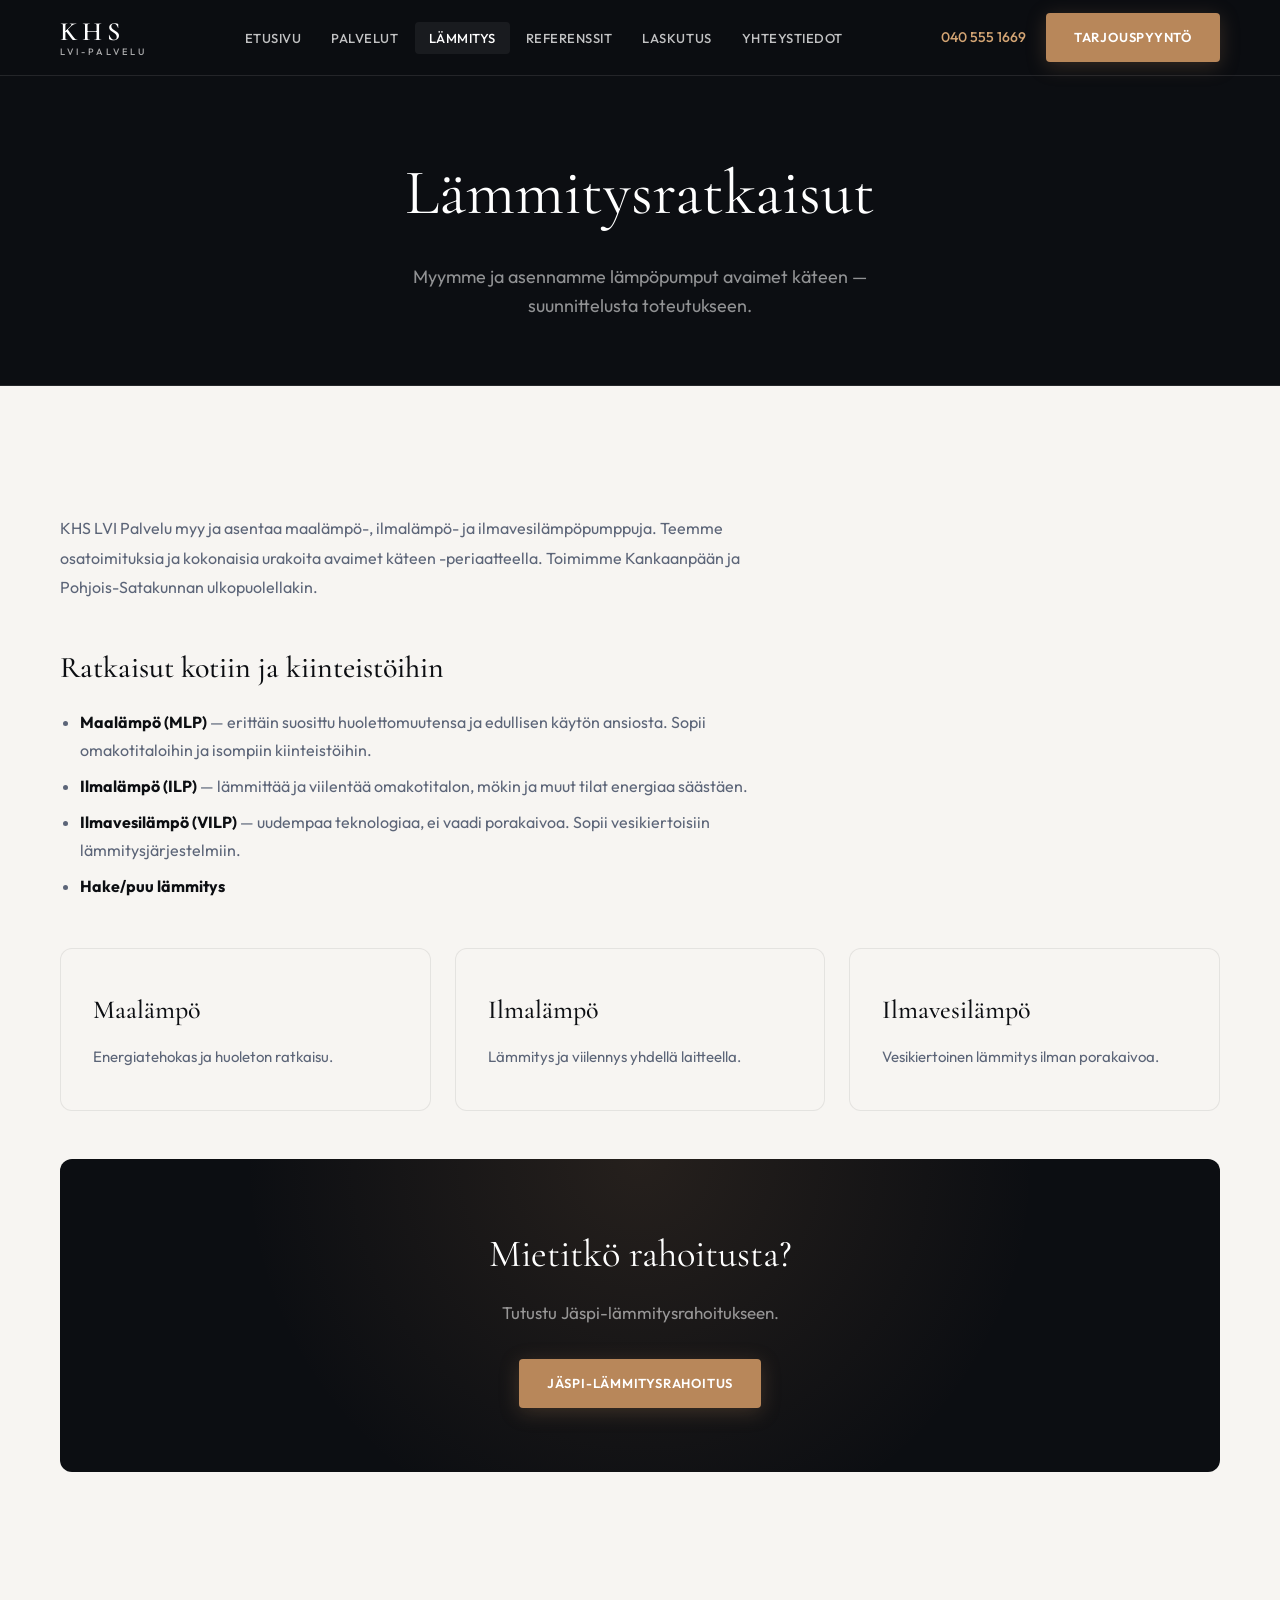
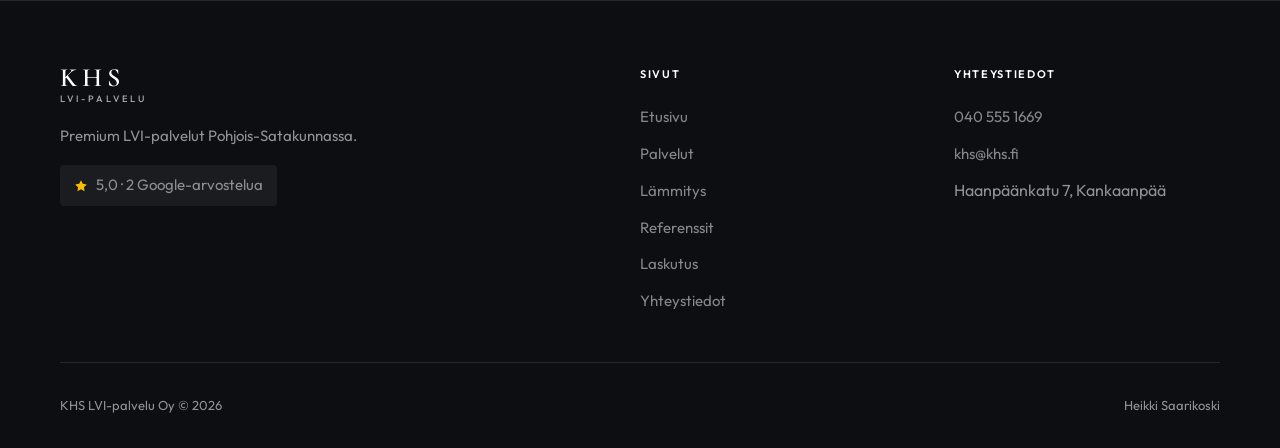
==== commit a5c421d9: "Improve contact page copy, reviews layout, and navigation Add Yhteystiedot to nav on all pages, refi" ====
--- a/lammitysratkaisut.html
+++ b/lammitysratkaisut.html
@@ -22,6 +22,7 @@
         <li><a href="lammitysratkaisut.html" class="active">Lämmitys</a></li>
         <li><a href="referenssit.html">Referenssit</a></li>
         <li><a href="laskutus.html">Laskutus</a></li>
+        <li><a href="yhteystiedot.html">Yhteystiedot</a></li>
       </ul>
       <div class="nav__right">
         <a href="tel:+358405551669" class="nav__phone">040 555 1669</a>
@@ -88,7 +89,7 @@
           <p>Premium LVI-palvelut Pohjois-Satakunnassa.</p>
           <a href="https://www.google.com/maps/search/?api=1&query=KHS+LVI-Palvelu+Oy+Kankaanp%C3%A4%C3%A4" target="_blank" rel="noopener" class="footer__rating"><svg viewBox="0 0 24 24" fill="currentColor"><path d="M12 2l3.09 6.26L22 9.27l-5 4.87 1.18 6.88L12 17.77l-6.18 3.25L7 14.14 2 9.27l6.91-1.01L12 2z"/></svg>5,0 · 2 Google-arvostelua</a>
         </div>
-        <div><h4>Sivut</h4><ul><li><a href="index.html">Etusivu</a></li><li><a href="palvelut.html">Palvelut</a></li><li><a href="lammitysratkaisut.html">Lämmitys</a></li><li><a href="referenssit.html">Referenssit</a></li><li><a href="laskutus.html">Laskutus</a></li></ul></div>
+        <div><h4>Sivut</h4><ul><li><a href="index.html">Etusivu</a></li><li><a href="palvelut.html">Palvelut</a></li><li><a href="lammitysratkaisut.html">Lämmitys</a></li><li><a href="referenssit.html">Referenssit</a></li><li><a href="laskutus.html">Laskutus</a></li><li><a href="yhteystiedot.html">Yhteystiedot</a></li></ul></div>
         <div><h4>Yhteystiedot</h4><ul><li><a href="tel:+358405551669">040 555 1669</a></li><li><a href="mailto:khs@khs.fi">khs@khs.fi</a></li><li>Haanpäänkatu 7, Kankaanpää</li></ul></div>
       </div>
       <div class="footer__bottom"><span>KHS LVI-palvelu Oy © 2026</span><span>Heikki Saarikoski</span></div>
--- a/css/styles.css
+++ b/css/styles.css
@@ -55,6 +55,22 @@
   padding: 0 clamp(1.25rem, 4vw, 2.5rem);
 }
 
+.container--center {
+  display: flex;
+  justify-content: center;
+}
+
+.billing-card {
+  width: 100%;
+  max-width: 560px;
+  box-shadow: var(--shadow-soft);
+  text-align: center;
+}
+
+.billing-card .contact-cards {
+  text-align: left;
+}
+
 /* ─── Wordmark (no logo images) ─── */
 .wordmark {
   display: flex;
@@ -577,6 +593,85 @@
   text-align: center;
 }
 
+/* Compact reviews block (e.g. contact page) */
+.reviews-inline {
+  margin-top: 4rem;
+  padding: 2.5rem;
+  background: var(--white);
+  border: 1px solid var(--border);
+  border-radius: var(--radius-lg);
+  box-shadow: var(--shadow-soft);
+  max-width: 640px;
+  margin-left: auto;
+  margin-right: auto;
+  text-align: center;
+}
+
+.reviews-inline__badge {
+  display: inline-flex;
+  align-items: center;
+  gap: 0.5rem;
+  font-size: 0.8125rem;
+  font-weight: 600;
+  letter-spacing: 0.06em;
+  text-transform: uppercase;
+  color: var(--slate);
+  margin-bottom: 1.25rem;
+}
+
+.reviews-inline__score {
+  display: flex;
+  flex-direction: column;
+  align-items: center;
+  gap: 0.5rem;
+  margin-bottom: 1.5rem;
+}
+
+.reviews-inline__num {
+  font-family: var(--font-display);
+  font-size: 2.5rem;
+  font-weight: 500;
+  line-height: 1;
+  color: var(--ink);
+}
+
+.reviews-inline__stars {
+  display: flex;
+  gap: 3px;
+  color: var(--google-yellow);
+}
+
+.reviews-inline__stars svg {
+  width: 18px;
+  height: 18px;
+}
+
+.reviews-inline__count {
+  font-size: 0.875rem;
+  color: var(--slate);
+}
+
+.reviews-inline__quote {
+  font-size: 1.0625rem;
+  line-height: 1.75;
+  color: var(--ink-soft);
+  font-style: italic;
+  margin-bottom: 1.5rem;
+}
+
+.reviews-inline__link {
+  display: inline-flex;
+  align-items: center;
+  gap: 0.35rem;
+  font-size: 0.8125rem;
+  font-weight: 600;
+  letter-spacing: 0.04em;
+  text-transform: uppercase;
+  color: var(--copper);
+}
+
+.reviews-inline__link:hover { color: var(--ink); }
+
 /* ─── Sections ─── */
 .section {
   padding: clamp(5rem, 12vw, 8rem) 0;
